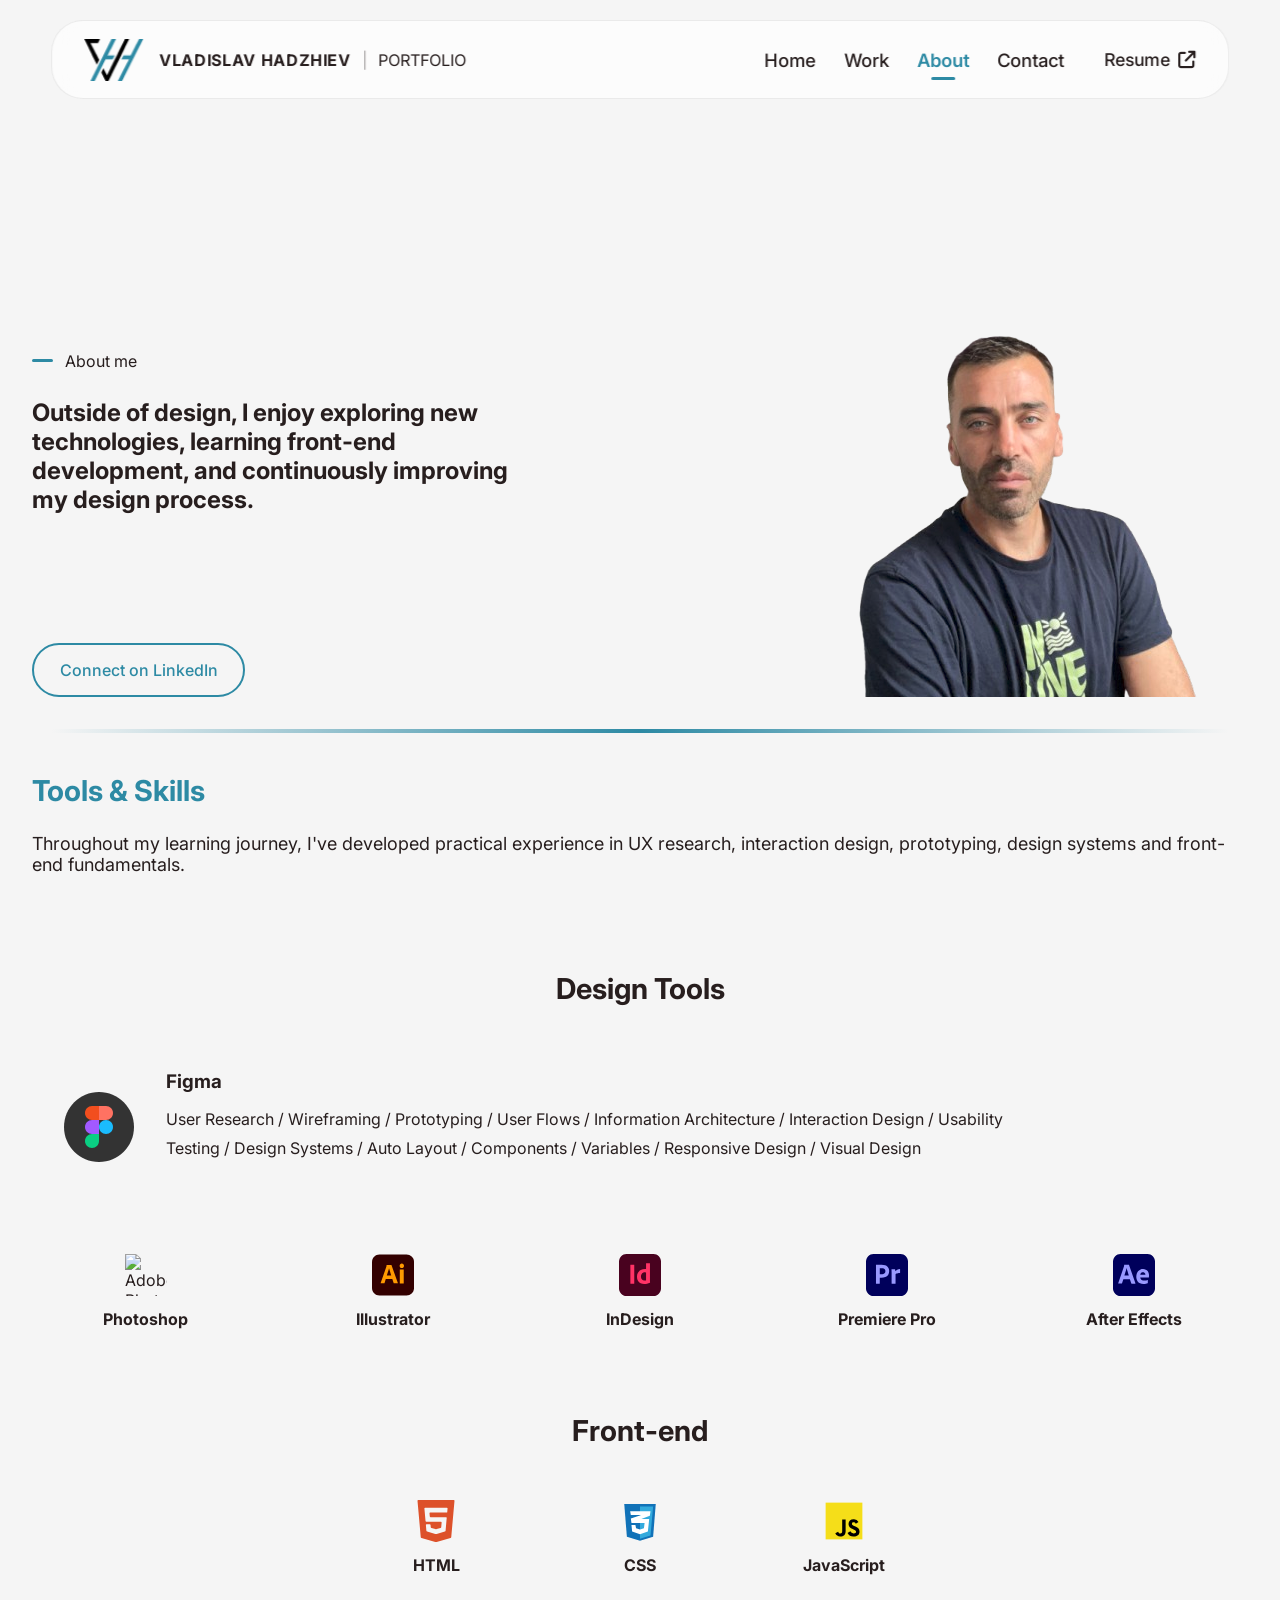
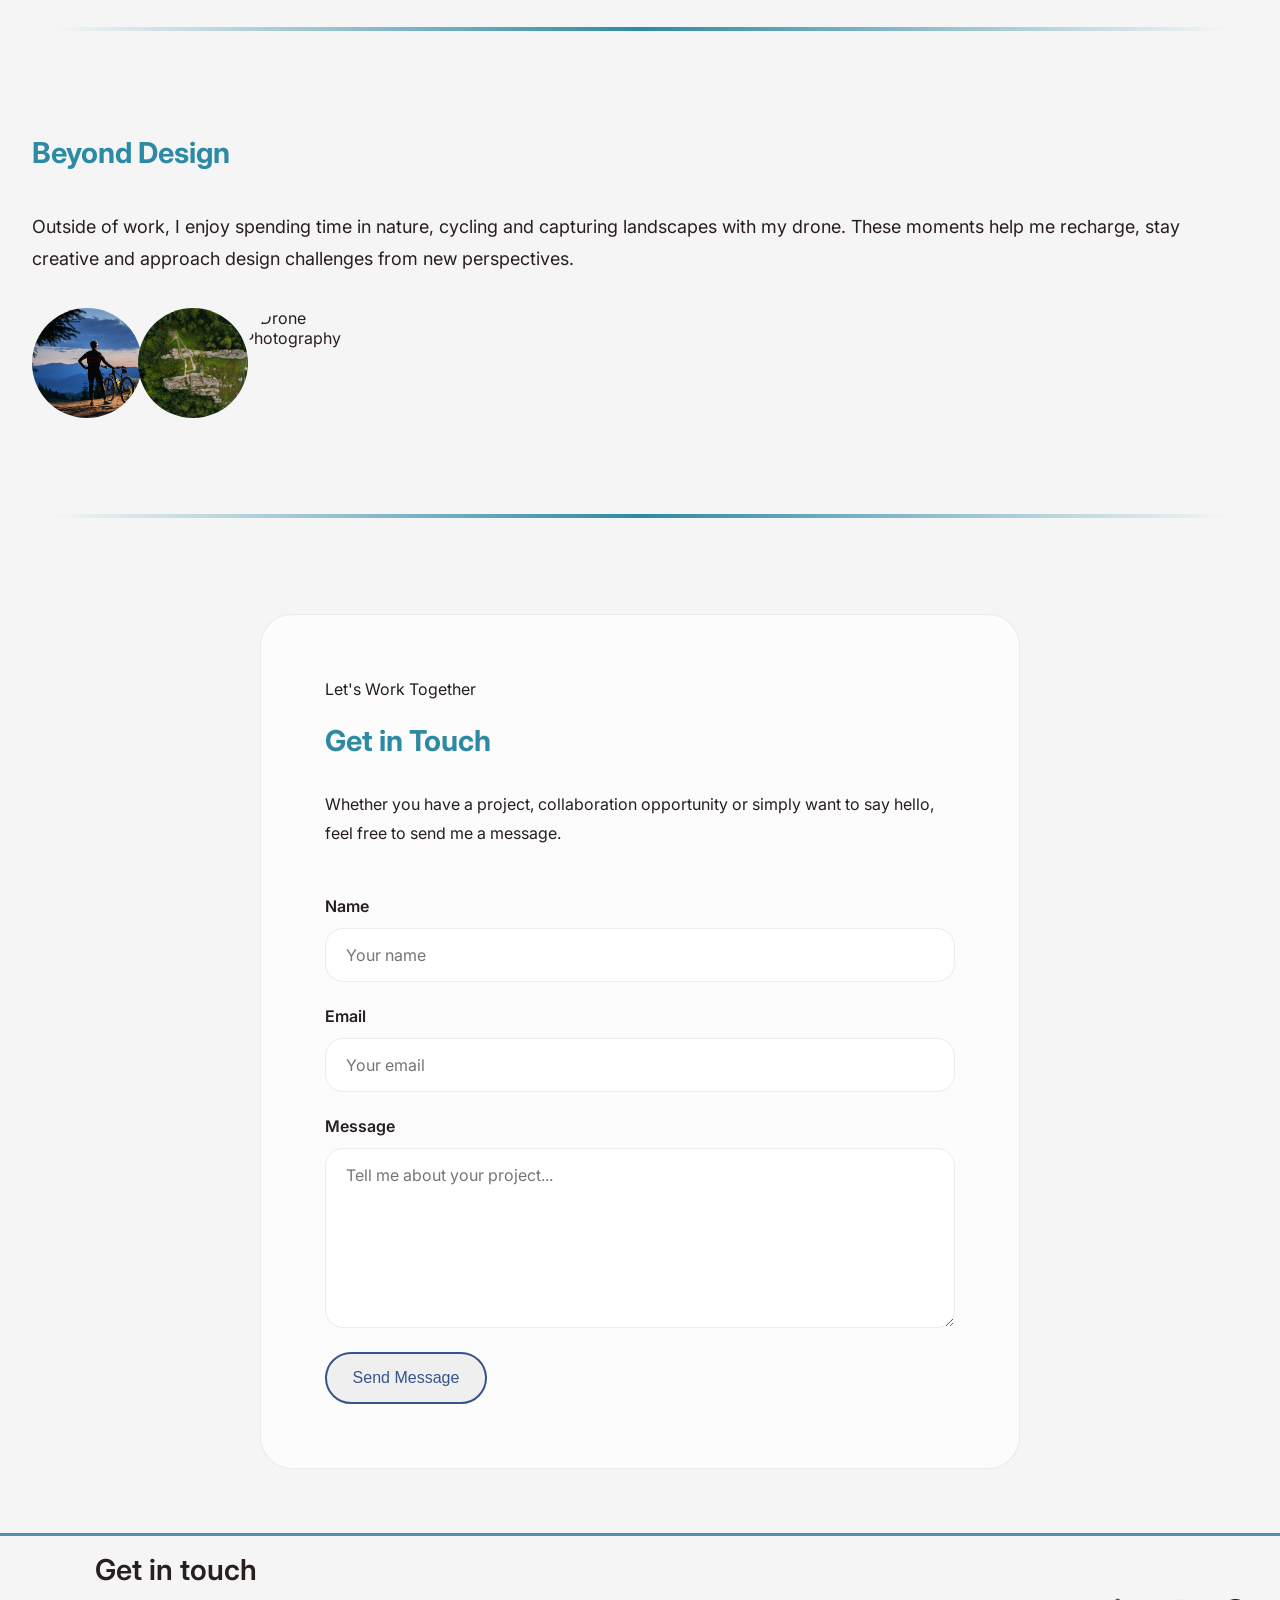
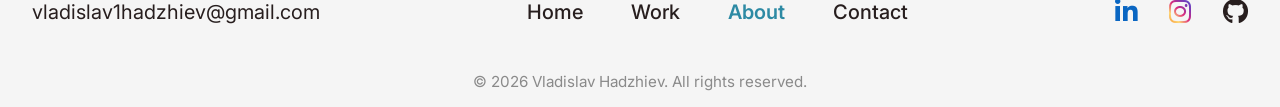
==== about.html @ f241bbe8 "link work update" ====
<!DOCTYPE html>
<html lang="en">
<head>
    <meta charset="UTF-8">
    <meta name="viewport" content="width=device-width, initial-scale=1.0">
    
    <title>About | Vladislav Hadzhiev</title>
    <link rel="icon" type="image/png" href="./logo.png">
    <link rel="stylesheet" href="style.css">
    <link rel="stylesheet" href="about.css">
    <link rel="stylesheet" href="responsive.css">
    
    <!-- Font Awesome -->
    <link rel="stylesheet" href="https://cdnjs.cloudflare.com/ajax/libs/font-awesome/6.7.2/css/all.min.css">
    
    <!-- Lucide Icons -->
    <script src="https://unpkg.com/lucide@latest"></script>
</head>
<body>
    <header>
    
        <div class="logo">
    
            <img src="./logo.png" alt="Logo">
    
            <div class="logo-text">
    
                <h2>VLADISLAV HADZHIEV</h2>
    
                <span class="divider">|</span>
    
                <span>PORTFOLIO</span>
    
            </div>
    
        </div>
    
        <nav>
    
            <ul class="menu">
    
                <li><a href="index.html">Home</a></li>
    
                <li><a href="work.html">Work</a></li>
    
                <li><a href="about.html" class="active">About</a></li>
    
                <li><a href="#contact">Contact</a></li>
    
            </ul>
    
            <a href="./resume.pdf" class="resume-btn">
    
                Resume
    
                <i class="fa-solid fa-arrow-up-right-from-square"></i>
    
            </a>
    
        </nav>
    
    </header>

    <!-- ================= ABOUT HERO ================= -->
    
    <section class="about-hero">
    
        <div class="container">
    
            <div class="about-content">
    
                <div class="hero-label">
                
                    <span class="line"></span>
                
                    <p>About me</p>
                
                </div>
    
                <h1>
                    Outside of design, I enjoy exploring new technologies,
                    learning front-end development, and continuously improving my
                    design process.                
                </h1>
    
    
                <a href="https://linkedin.com/" target="_blank" rel="noopener noreferrer" class="btn btn-secondary">
    
                    Connect on LinkedIn
    
                </a>
    
            </div>
    
            <div class="about-image">
    
                <img src="./profil_pic.png" alt="">
    
            </div>
    
        </div>
    
    </section>

    <!-- ================= TOOLS ================= -->
    <div class="section-divider"></div>

    <section class="skills-section">
    
        <div class="container">
    
            <h2>Tools & Skills</h2>
    
            <p class="skills-description">
    
                Throughout my learning journey, I've developed practical experience in UX research,
                interaction design, prototyping, design systems and front-end fundamentals.
    
            </p>
    
            <!-- ================= DESIGN TOOLS ================= -->
    
            <h3 class="skills-title">Design Tools</h3>
                <div class="figma-card">
                
                    <img src="./icons/Figma.svg" alt="Figma">
                
                    <div class="figma-content">
                
                        <h3>Figma</h3>
                
                        <p>
                            User Research / Wireframing / Prototyping /
                            User Flows / Information Architecture /
                            Interaction Design / Usability Testing /
                            Design Systems / Auto Layout /
                            Components / Variables /
                            Responsive Design / Visual Design
                        </p>
                
                    </div>
                
                </div>
            <div class="skills-grid">
    
                
    
                <div class="skill-card">
    
                    <img src="./icons/photoshop.svg" alt="Adobe Photoshop">
    
                    <h4>Photoshop</h4>
    
                </div>
    
                <div class="skill-card">
    
                    <img src="./icons/illustrator.svg" alt="Adobe Illustrator">
    
                    <h4>Illustrator</h4>
    
                </div>
    
                <div class="skill-card">
    
                    <img src="./icons/InDesign.svg" alt="Adobe InDesign">
    
                    <h4>InDesign</h4>
    
                </div>
    
                <div class="skill-card">
    
                    <img src="./icons/Premiere Pro.svg" alt="Adobe Premiere Pro">
    
                    <h4>Premiere Pro</h4>
    
                </div>
    
                <div class="skill-card">
    
                    <img src="./icons/After Effects.svg" alt="Adobe After Effects">
    
                    <h4>After Effects</h4>
    
                </div>
    
            </div>
    
            <!-- ================= FRONT-END ================= -->
    
            <h3 class="skills-title">Front-end</h3>
    
            <div class="frontend-grid">
    
                <div class="skill-card">
    
                    <img src="./icons/html5-svgrepo-com.svg" alt="">
    
                    <h4>HTML</h4>
    
                </div>
    
                <div class="skill-card">
    
                    <img src="./icons/css-3-svgrepo-com.svg" alt="">
    
                    <h4>CSS</h4>
    
                </div>
    
                <div class="skill-card">
    
                    <img src="./icons/js-official-svgrepo-com.svg" alt="">
    
                    <h4>JavaScript</h4>
    
                </div>
    
            </div>
    
        </div>
    
    </section>

    <div class="section-divider"></div>

    <!-- ================= PERSONAL ================= -->
    
    <section class="personal-section">
    
        <div class="container">
    
            <h2>Beyond Design</h2>
    
            <p>
    
                Outside of work, I enjoy spending time in nature, cycling and capturing
                landscapes with my drone. These moments help me recharge, stay creative
                and approach design challenges from new perspectives.
    
            </p>
    
            <div class="gallery">
    
                <img src="./young-man-with-bike-enjoying-sunset-mountains.jpg" alt="Cycling">
    
                <img src="./tustan-rocks-from.jpg" alt="Nature">
    
                <img src="./vertical-top-view-path-through-dense-forest-autumn-day.jpg" alt="Drone Photography">
    
            </div>
    
        </div>
    
    </section>



    <!-- ================= CONTACT ================= -->
    
    <div class="section-divider"></div>

    <section class="contact-section">
    
        <div class="container">
    
            <span class="section-label">
    
                Let's Work Together
    
            </span>
    
            <h2>Get in Touch</h2>
    
            <p class="contact-description">
    
                Whether you have a project, collaboration opportunity or simply want
                to say hello, feel free to send me a message.
    
            </p>
    
            <form id="contact-form">
    
                <div class="form-group">
    
                    <label for="name">
    
                        Name
    
                    </label>
    
                    <input type="text" id="name" name="user_name" placeholder="Your name" required>
    
                </div>
    
                <div class="form-group">
    
                    <label for="email">
    
                        Email
    
                    </label>
    
                    <input type="email" id="email" name="user_email" placeholder="Your email" required>
    
                </div>
    
                <div class="form-group">
    
                    <label for="message">
    
                        Message
    
                    </label>
    
                    <textarea id="message" name="message" rows="6" placeholder="Tell me about your project..."
                        required></textarea>
    
                </div>
    
                <button type="submit" class="btn btn-primary">
    
                    Send Message
    
                </button>
    
            </form>
    
        </div>
    
    </section>
    <footer>
    
        <div class="footer-container">
    
            <!-- LEFT -->
    
            <div class="footer-left">
    
                <h3>Get in touch</h3>
    
                <a href="mailto:vladislav1hadzhiev@gmail.com">
    
                    vladislav1hadzhiev@gmail.com
    
                </a>
    
            </div>
    
            <!-- CENTER -->
    
            <nav class="footer-nav">
    
                <a href="#index.html">Home</a>
    
                <a href="#work.html">Work</a>
    
                <a href="#contact" class="active" >About</a>
    
                <a href="#">Contact</a>
    
            </nav>
    
            <!-- RIGHT -->
    
            <div class="social-buttons">
    
                <a href="www.linkedin.com/in/vladislav-hadzhiev-7416011aa" target="_blank" rel="noopener noreferrer"
                    class="social-button social-button--linkedin" aria-label="LinkedIn">
                    <i class="fab fa-linkedin-in"></i>
                </a>
    
                <a href="https://www.instagram.com/hadvladislav/" target="_blank" rel="noopener noreferrer"
                    class="social-button social-button--instagram" target="Instagram">
    
                    <i class="fab fa-instagram"></i>
    
                </a>
                <a href="https://github.com/vladislav1hadzhiev" target="_blank" rel="noopener noreferrer"
                    aria-label="GitHub">
                    <i class="fa-brands fa-github"></i>
    
                </a>
            </div>
        </div>
        <p class="copyright">
    
            © 2026 Vladislav Hadzhiev. All rights reserved.
    
        </p>
    </footer>
</body>
</html>
---- style.css ----
/* ==========================================
   GOOGLE FONT
========================================== */

@import url("https://fonts.googleapis.com/css2?family=Inter:wght@400;500;600;700&display=swap");

/* ==========================================
   CSS VARIABLES
========================================== */

:root {
  --clr-bg: #f5f5f5;
  --clr-text: #271e1e;
  --clr-primary: #2d8aa4;
  --clr-secondary: #36548b;
  --clr-border: rgba(34, 34, 34, 0.08);
  --clr-border-hover: rgba(34, 34, 34, 0.14);
  --clr-white: #ffffff;
  --clr-yellow: #f4c542;
  --container: 90rem;
  --transition: 0.3s cubic-bezier(0.22, 1, 0.36, 1);
}

/* ==========================================
   RESET
========================================== */

*,
*::before,
*::after {
  margin: 0;
  padding: 0;
  box-sizing: border-box;
}

html {
  scroll-behavior: smooth;
}

body {
  font-family: "Inter", sans-serif;
  background: var(--clr-bg);
  color: var(--clr-text);
  overflow-x: hidden;
}

img {
  display: block;
  max-width: 100%;
}

a {
  text-decoration: none;
  color: inherit;
}

ul {
  list-style: none;
}

/* ==========================================
   GLOBAL
========================================== */

.container {
  width: min(95%, var(--container));

  margin-inline: auto;
}
/* ==========================================
   HEADER
========================================== */

header {
  position: fixed;
  top: 20px;
  left: 50%;
  transform: translateX(-50%);
  width: min(92%, 1440px);
  padding: 1.1rem 2rem;
  display: flex;
  justify-content: space-between;
  align-items: center;
  background: rgba(255, 255, 255, 0.65);
  backdrop-filter: blur(12px);
  border: 1px solid var(--clr-border);
  border-radius: 2rem;
  z-index: 1000;
  box-sizing: border-box;
  transition: transform 0.35s ease, background 0.3s ease;
}

/* Скриване при scroll */
.header-hidden {
  transform: translate(-50%, -150%);
}
body {

  padding-top: 120px;

}
header:hover {
  border-color: var(--clr-border-hover);

  box-shadow: 0 0 0 2px var(--clr-border-hover);
}
/* ==========================================
   LOGO
========================================== */

.logo {
  display: flex;
  align-items: center;
  gap: 1rem;
}

.logo img {
  width: 3.7rem;
}

.logo-text {
  display: flex;
  align-items: center;
  gap: 0.7rem;
}

.logo-text h2 {
  font-size: 1rem;
  font-weight: 700;
  letter-spacing: 0.04em;
}

.divider {
  opacity: 0.4;
}
/* ==========================================
   NAVIGATION
========================================== */

nav {
  display: flex;
  align-items: center;
  gap: 3.5rem;
}

.menu {
  display: flex;

  gap: 2.5rem;
}

.menu a {
  position: relative;
  font-size: 1.15rem;
  font-weight: 500;
  transition: var(--transition);
}

.menu a::after {
  content: "";
  position: absolute;
  left: 50%;
  bottom: -0.45rem;
  width: 0;
  height: 2px;
  background: var(--clr-primary);
  border-radius: 100px;
  transform: translateX(-50%);
  transition: var(--transition);
}

.menu a:hover {
  color: var(--clr-primary);
}

.menu a:hover::after {
  width: 100%;
}
/* ==========================================
   RESUME
========================================== */

.resume-btn {
  display: flex;
  align-items: center;
  gap: 0.5rem;
  font-size: 1.1rem;
  font-weight: 500;
  transition: var(--transition);
}

.resume-btn:hover {
  color: var(--clr-primary);
}

.resume-btn i {
  transition: var(--transition);
}
/* ==========================================
   HERO
========================================== */

.hero {
  padding: 5rem 0 8rem;
}

.hero .container {
  display: grid;
  grid-template-columns: repeat(2, 1fr);
  align-items: center;
  gap: 6rem;
}
.hero-label {
  display: flex;
  align-items: center;
  gap: 0.75rem;
  margin-bottom: 1.8rem;
}

.line {
  width: 1.3rem;
  height: 3px;
  background: var(--clr-primary);
  border-radius: 100px;
}

.hero-title {
  margin-bottom: .8rem;

  line-height: 1.12;
}

.hero-title span {
  display: block;
}

.hero-title .accent {
  color: var(--clr-primary);
}

.hero-title span,
.hero-title strong {
  font-size: 3rem;
}

.hero-description {
  max-width: 25rem;
  font-size: 1.5rem;
  line-height: 1.5;
  margin-bottom: 3rem;
}
.hero-buttons {
  display: flex;
  flex-direction: row;
  gap: 8rem;
}

.btn {
  display: inline-flex;
  align-items: center;
  justify-content: center;
  gap: 0.8rem;
  padding: 0.9rem 1.5rem;
  border-radius: 100px;
  font-weight: 500;
  transition: var(--transition);
}
/* ==========================================
   HERO IMAGE
========================================== */

.hero-image {
  position: relative;
  display: flex;
  justify-content: center;
  align-items: center;
  margin-bottom: 8rem;
  width: 600px;
    object-fit: contain;
}

/* Background Panel */

.hero-image::before {
background: #fff;
}
.hero-image::after {

  content: "";

  position: absolute;

  width: 220px;
  height: 220px;

  background: #5EA5D7;

  filter: blur(90px);

  opacity: .35;

  border-radius: 50%;

  top: -40px;
  right: -20px;

  z-index: -2;
}

/* Portrait */

.hero-image img {
  width: 27rem;

  transition: var(--transition);
}

/* Vertical Name */

.background-name {
  position: absolute;
  left: 13.5rem;
  top: 50%;
  transform: translateY(-50%) rotate(-90deg);
  font-size: 6rem;
  font-weight: 700;
  color: rgba(39, 30, 30, 0.08);
  letter-spacing: 0.2rem;
  user-select: none;
}
/* ==========================================
   BUTTONS
========================================== */

.btn {
  display: inline-flex;
  align-items: center;
  gap: 0.8rem;
  padding: 0.95rem 1.6rem;
  border-radius: 999px;
  font-size: 1rem;
  font-weight: 500;
  transition: var(--transition);
}

/* Case Studies */

.btn-secondary {
  color: var(--clr-primary);

  border: 2px solid var(--clr-primary);
}

.btn-secondary:hover {
  background: var(--clr-primary);

  color: white;
}

/* Let's Talk */

.btn-primary {
  color: var(--clr-secondary);
  border: 2px solid var(--clr-secondary);
}

.btn-primary:hover {
  background: var(--clr-secondary);
  color: white;
  transform: scaleX(1.04);
}

/* Phone */

.btn-primary i {
  transition: var(--transition);
}

.btn-primary:hover i {
  color: var(--clr-white);

  transform: rotate(-16deg);
}
/* ==========================================
   WHAT I FOCUS ON
========================================== */

.focus {
  padding: 8rem 0;
}

.focus .container {
  display: flex;
  flex-direction: column;
  align-items: center;
}
.section-title {
  display: flex;
  justify-content: center;
  align-items: center;
  gap: 1rem;
  margin-bottom: 5rem;
}

.section-title h2 {
  font-size: 2rem;

  font-weight: 500;
}
.focus-grid {
  width: 100%;
  display: grid;
  grid-template-columns: repeat(3, 1fr);
  gap: 4rem;
}
.focus-card {
  display: flex;
  flex-direction: column;
  align-items: center;
  text-align: center;
  padding: 1rem;
  transition: var(--transition);
}

.focus-card:hover {
  transform: translateY(-0.6rem);
}
.focus-card svg {
  width: 4.8rem;
  height: 4.8rem;
  stroke-width: 1.7;
  margin-bottom: 2rem;
  color: var(--clr-text);
  transition: var(--transition);
}

.focus-card:hover svg {
  color: var(--clr-primary);
  transform: scale(1.08);
}
.focus-card h3 {
  font-size: 1.5rem;
  font-weight: 600;
  margin-bottom: 1rem;
}

.focus-card p {
  max-width: 15rem;
  font-size: 1.15rem;
  line-height: 1.6;
  color: #5a5555;
}
/* ==========================================
   PROJECTS
========================================== */

.projects {
  padding: 8rem 0;
}

.projects-title {
  margin-top: 1rem;
  margin-bottom: 4rem;
  text-align: center;
  font-size: 3rem;
  font-weight: 600;
}

.projects-title span {
  color: var(--clr-primary);
}
/* ==========================================
   PROJECT CARD
========================================== */

.project-card {
  background: #fff;
  border: 1px solid rgba(0, 0, 0, 0.08);
  border-radius: 2rem;
  padding: 3rem;
  transition: var(--transition);
}

.project-card:hover {
  border-color: rgba(0, 0, 0, 0.14);
  box-shadow: 0 20px 50px rgba(0, 0, 0, 0.06);
}
/* ==========================
   PROJECT SLIDER
========================== */

.project-slider {
  position: relative;
  display: flex;
  align-items: center;
  justify-content: center;
  width: 100%;
}

.project-slide {
  width: 100%;
}

.project-slide img {
  width: 100%;
  display: block;
  border-radius: 16px;
}

.slider-btn {
  position: absolute;
  top: 50%;
  transform: translateY(-50%);
  width: 54px;
  height: 54px;
  border-radius: 50%;
  border: 1px solid rgba(39, 30, 30, 0.18);
  background: #fff;
  display: flex;
  justify-content: center;
  align-items: center;
  cursor: pointer;
  transition: 0.3s;
  z-index: 20;
}

.slider-btn i {
  font-size: 1.25rem;
}

.slider-btn:hover {
  background: #2d8aa4;

  color: white;
}

.slider-btn.prev {
  left: -80px;
}

.slider-btn.next {
  right: -80px;
}

.carousel-track {
  width: 100%;
  display: flex;
  justify-content: center;
}

.carousel-image:hover {
  transform: scale(1.01);
  box-shadow: 0 15px 35px rgba(0, 0, 0, 0.08);
}

.carousel-btn:hover {
  background: var(--clr-primary);
  color: white;
  transform: translateY(-2px);
}
.carousel-btn i {
  font-size: 1rem;
}
.dot {
  width: 0.7rem;
  height: 0.7rem;
  border-radius: 50%;
  background: #d9d9d9;
  cursor: pointer;
  transition: var(--transition);
}
.dot.active {
  background: var(--clr-primary);
  transform: scale(1.3);
}
/* ==========================
   REDESIGN DIVIDER
========================== */

.redesign-divider {
  display: flex;
  align-items: center;
  justify-content: center;

  gap: 1.5rem;

  margin: 5rem 0;
}

.redesign-divider::before,
.redesign-divider::after {
  content: "";
  flex: 1;
  height: 1px;
  background: rgba(39, 30, 30, 0.15);
}

.redesign-divider span {
  padding: 0.8rem 1.8rem;
  border: 2px solid rgba(210, 133, 45, 0.35);
  border-radius: 999px;
  background: rgba(210, 133, 45, 0.08);
  color: #b26a20;
  font-size: 1rem;
  font-weight: 600;
  letter-spacing: 0.04em;
}
.section-divider {
  width: min(92%, 1440px);
  height: 4px;
  margin: 2rem auto;

  background: linear-gradient(to right, transparent, #2d8aa4, transparent);
}
.carousel-btn:hover {
  background: #2d8aa4;
  color: white;
}
.carousel-track {
  position: relative;
  width: 100%;
  display: flex;
  justify-content: center;
  align-items: center;
}
/* ==========================
   SLIDER DOTS
========================== */

.slider-dots {
  display: flex;
  justify-content: center;
  align-items: center;
  gap: 0.75rem;
  margin-top: 2rem;
}
.dot {
  width: 12px;
  height: 12px;
  border-radius: 50%;
  background: #d8d8d8;
  cursor: pointer;
  transition: 0.3s ease;
}
.dot.active {
  background: #2d8aa4;
  transform: scale(1.3);
}
.dot:hover {
  background: #2d8aa4;
}

/* ==========================
   PROJECT INTRO
========================== */

.project-intro {
  max-width: 950px;
  margin: 0 auto 4rem;
  text-align: center;
}
.project-logo {
  display: flex;
  justify-content: center;
  align-items: center;
  gap: 1rem;

  margin-bottom: 2rem;
}

.project-logo h3 {
  font-size: 3rem;
  font-weight: 600;
}

.project-logo img,
.project-logo i {
  width: 42px;
  font-size: 2rem;
}
.project-subtitle {
  color: #000;
  font-family: Inter;
  font-size: 1.4rem;
  line-height: 1.6;
  max-width: none;
  margin: 0 auto 1rem;
  text-align: center;
}
.project-problem {
  color: #000;
  font-family: Inter;
  font-size: 1.125rem;
  font-style: normal;
  font-weight: 500;
  line-height: 126.027%;
  /* 1.41781rem */
  margin-bottom: 1.2rem;
}
.project-goal {
  color: #000;
  font-family: Inter;
  font-size: 1.8125rem;
  font-style: normal;
  font-weight: 500;
  line-height: 126.027%;
  /* 2.28425rem */
  margin-bottom: 1.2rem;
}
.project-method {
  color: #000;
  font-family: Inter;
  font-size: 1.125rem;
  font-style: normal;
  font-weight: 500;
  line-height: 126.027%;
  /* 1.41781rem */
}
.project-method span {
  color: #b26a20;
  font-weight: 800;
}
/* ==========================
   PROJECT FOOTER
========================== */

.project-footer {
  max-width: 1100px;
  margin: 5rem auto 0;
}

.project-footer h4 {
  color: #d97706;
  font-size: 0.8rem;
  font-weight: 700;
  margin-bottom: 1.5rem;
}

.project-footer p {
  font-size: 1rem;
  line-height: 1.2;
  text-align: left;
  margin-bottom: 2rem;
}

.project-footer strong {
  font-weight: 700;
}
.project-footer {

  display: flex;
  flex-direction: column;
  align-items: center;

}

.btn-project {
   display: inline-flex;
    height: 2.5rem;
    padding: 0.5rem 0.75rem;
    align-items: center;
    gap: 0.6rem;
}
.btn-project:hover{
  color: #2D8AA4;
}
.research-note {
  display: block;
  text-align: center;
  font-size: 0.8rem;
  color: #4a4848;
  margin-top: 1rem;
}
.project-footer-btn {
  display: flex;
  justify-content: center;
  margin-top: 2rem;
}
/* ==========================
   FOOTER
========================== */

footer {

  margin-top: 0;
  padding: 1rem 0;
  border-top: 3px solid #4F90B1;
}
.footer-container {
  width: 95%;
  max-width: 1400px;
  margin: 0 auto;
  display: flex;
  justify-content: space-between;
  align-items: end;

}
.footer-left {

  display: flex;
  align-items: center;
  flex-direction: row;
  gap: .8rem;

}

.footer-left h3 {
  font-size: 1.8rem;
  font-weight: 600;
}

.footer-left a {
  font-size: 1.25rem;
  transition: .3s ease;

}

.footer-left a:hover {
  color: #4F90B1;

}
.footer-nav {
  display: flex;
  gap: 3rem;

}

.footer-nav a {
  font-size: 1.25rem;
  font-weight: 500;
  transition: .3s ease;

}

.footer-nav a:hover {
  color: #4F90B1;

}
.footer-social {

  display: flex;
  gap: 2rem;

}
.social-buttons {
  display: flex;
  flex-wrap: wrap;
  justify-content: center;
  gap: 2rem;
  /* border-radius: 50px; */
}
.social-buttons a {
      display: inline-flex;
      justify-content: center;
      align-items: center;
      text-decoration: none;
      transition: transform .3s ease;
}
.social-button{
  font-size: 1.6rem
}
.fa-linkedin-in{
      color: #0A66C2;
}
.fa-github{
  font-size: 1.6rem;
}
.fa-instagram{
  background: linear-gradient(45deg,
        #F58529,
        #FEDA77,
        #DD2A7B,
        #8134AF,
        #515BD4);
  
    background-clip: text;
    -webkit-background-clip: text;
  
    color: transparent;
    -webkit-text-fill-color: transparent;
}
.social-button a:hover{
  transform: translateY(-5px) scale(1.08);
}
.copyright {
  text-align: center;
  margin-top: 3rem;
  color: #8A8A8A;
  font-size: .95rem;

}
html{
  scroll-behavior: smooth;
}
#work {
  scroll-margin-top: 90px;
}
---- about.css ----
@import url("https://fonts.googleapis.com/css2?family=Inter:wght@400;500;600;700&display=swap");

/* ==========================================
   RESET
========================================== */

*,
*::before,
*::after {
    margin: 0;
    padding: 0;
    box-sizing: border-box;
}

html {
    scroll-behavior: smooth;
}

body {
    font-family: "Inter", sans-serif;
    background: var(--clr-bg);
    color: var(--clr-text);
    overflow-x: hidden;
}
/* ==========================================
   TOOLS & SKILLS
========================================== */

.about-hero .container {
    display: flex;
    justify-content: space-between;
    gap: 10rem;
    align-items: flex-end;
}

.about-content {
    display: flex;
    flex-direction: column;
    align-items: flex-start;
    max-width: 500px;
}
.about-content h1 {
    max-width: 650px;
    line-height: 1.2;
}
body>section.skills-section>div>h2{
    font-size: 1.8rem;
    color: #2D8AA4;
    line-height: 1.8;
    padding-bottom: 1rem;
}
.skills-description{
    padding-bottom: 2rem;
    font-size: 18px;
}
.about-content .btn {
    margin-top: 8rem;
}

.about-image {
    display: flex;
    justify-content: flex-start;
}
.skill-card {
    padding: 1.25rem;
    display: flex;
    flex-direction: column;
    align-items: center;
    justify-content: center;
    text-align: center;
}
.skill-card img {
    width: 42px;
    height: 42px;
}
.skill-card h4 {
    margin-top: .8rem;
    font-size: 1rem;
}
.skills-grid {
    display: grid;
    grid-template-columns: repeat(5, 1fr);
    gap: 1.25rem;
    justify-content: center;
}
.skills-title {
    text-align: center;
    font-size: 1.8rem;
    margin: 4rem 0 2rem;
}
.frontend-grid {
    display: grid;
    grid-template-columns: repeat(3, 180px);
    justify-content: center;
    gap: 1.5rem;

}
.frontend-grid i {

    font-size: 3rem;

    margin-bottom: 1rem;

}
.figma-card {
    display: flex;
    align-items:end;
    /* Центрира вертикално */
    gap: 2rem;
    padding: 2rem;
    margin-bottom: 2.5rem;

}
.figma-content {
    flex: 1;
}

.figma-content h3 {
    margin-bottom: .75rem;
}

.figma-content p {
    line-height: 1.8;
    max-width: 850px;
    color: var(--clr-text-light);
}
.figma-card img {
    width: 70px;
    height: 70px;
    flex-shrink: 0;
}
.personal-section {
    padding: 4rem 0;
}

.personal-section p {
    max-width: 1400px;
    line-height: 1.8;
    margin: 2rem 0 2rem;
    font-size: 18px;
}
.gallery {
    display: flex;
    gap: 1rem;
}
.gallery img {
    width: 110px;
    height: 110px;
    margin-left: -20px;
    border-radius: 50%;
    object-fit: cover;
    transition: var(--transition);
    cursor: pointer;
}
.gallery img:first-child {
    margin-left: 0;
}
.gallery img:hover {
    transform: translateY(-8px);
    z-index: 2;
}
.container h2{
    font-size: 1.8rem;
    color: #2D8AA4;
    line-height: 1.8;
}
/* ==========================================
   CONTACT
========================================== */
.section-divider{
    width: min(92%);
        height: 4px;
        margin: 2rem auto;
        background: linear-gradient(to right, transparent, #2d8aa4, transparent);
    
}
.contact-section {
    padding: 4rem 0;
}

.contact-section .container {
    max-width: 760px;
    margin: 0 auto;

    padding: 4rem;
    
        border-radius: 32px;
    
        border: 1px solid var(--clr-border);
    
        background: rgba(255, 255, 255, .65);
    
        backdrop-filter: blur(14px);
}

.contact-section .section-label {
    display: inline-block;
    margin-bottom: 1rem;
}

.contact-section h2 {
    margin-bottom: 1.5rem;
}

.contact-description {
    margin-bottom: 3rem;
    line-height: 1.8;
    color: var(--clr-text-light);
}
#contact-form {
    display: flex;
    flex-direction: column;
    gap: 1.5rem;
}
.form-group {
    display: flex;
    flex-direction: column;
    gap: .75rem;
}
.form-group label {
    font-weight: 600;
}
.form-group input,
.form-group textarea {

    width: 100%;

    padding: 1rem 1.25rem;

    font: inherit;

    border: 1px solid var(--clr-border);

    border-radius: 18px;

    background: rgba(255, 255, 255, .65);

    backdrop-filter: blur(12px);

    transition: var(--transition);

}
.form-group input:focus,
.form-group textarea:focus {

    outline: none;

    border-color: var(--clr-primary);

}
textarea {
    resize: vertical;
    min-height: 180px;
}
#contact-form .btn {
    align-self: flex-start;
}
.btn-success {
    background: #2D8AA4;
    color: white;
    border-color: #2D8AA4;
}
.menu a.active {
    color: #2d8aa4;
    font-weight: 600;
    position: relative;
}

.menu a.active::after {
    content: "";
    position: absolute;
    top: 28px;
    left: 50%;
    transform: translateX(-50%);
    width: 24px;
    height: 3px;
    background: #2d8aa4;
    border-radius: 999px;
}

.footer-nav a.active {
    color: #2d8aa4;
    font-weight: 600;
    position: relative;
}
---- responsive.css ----
/* =====================================
   LAPTOP (1200px)
===================================== */

@media (max-width: 1200px) {}
  /* Header */

  /* header {
    padding: 16px 24px;
  } */

  nav {
    gap: 40px;
  }

  .menu {
    gap: 28px;
  }

  /* Hero */

  .container {
    gap: 70px;
  }

  .hero-title span:first-child {
    font-size: 2rem;
  }

  .hero-title strong {
    font-size: 3rem;
  }

  .hero-title span:last-child {
    font-size: 2rem;
  }

  .hero-description {
    font-size: 1.4rem;

    max-width: 500px;
  }

  .hero-buttons {
    gap: 9rem;
  }

  .hero-image img {
    width: 370px;
  }

  .hero-image::before {
    width: 358px;

    height: 670px;

    right: -1px;
  }

  .background-name {
    font-size: 90px;
  }

  /* Focus */

  .focus-grid {
    gap: 2rem;
  }

  .focus-card h3 {
    font-size: 1.6rem;
  }

  .focus-card p {
    font-size: 1.1rem;
  }

  /* Project */

  .project-intro {
    max-width: 900px;
  }

  .project-goal {
    font-size: 2.5rem;
  }

  .project-problem,
  .project-method {
    font-size: 1.2rem;
  }

  /* Footer */

  .footer-container {
    gap: 2rem;
  }
  .footer-left {
    display: flex;
    flex-direction: column;
  }
  .btn-secondary,
  .btn-primary {
    gap: 0.2rem;
  }
  /* =====================================
       TABLET (768px)
    ===================================== */

  @media (max-width: 768px) {
    /* ==========================
           HEADER
        ========================== */

    header {
      flex-direction: column;
      gap: 0.5rem;
      padding: 1.2rem;
    }

    nav {
      flex-direction: column;
      gap: 1.5rem;
    }

    .menu {
      gap: 1.5rem;
      flex-wrap: wrap;
      justify-content: center;
    }

    /* ==========================
           HERO
        ========================== */

        .hero .container {
      display: flex;
      flex-direction: column;
      gap: 4rem;
    }

    .hero-content {
      text-align: center;
    }

    .hero-label {
      justify-content: center;
    }

    .hero-description {
      margin: 0 auto 3rem;
    }

    .hero-buttons {
      justify-content: center;
      flex-wrap: wrap;
      gap: 4rem;
    }

    .hero-image {
      order: -1;
    }

    .hero-image img {
      width: 320px;
    }

    .hero-image::before {
      width: 320px;
      height: 550px;
      right: 50%;
      transform: translateX(50%);
    }

    .background-name {
      display: none;
    }

    /* ==========================
           FOCUS
        ========================== */

    .focus-grid {
      grid-template-columns: 1fr;
      gap: 4rem;
    }

    /* ==========================
           PROJECT
        ========================== */

    .project-logo {
      flex-direction: column;
    }

    .project-logo h3 {
      font-size: 2.3rem;
    }

    .project-goal {
      font-size: 2rem;
    }

    .project-subtitle,
    .project-problem,
    .project-method {
      font-size: 1.1rem;
    }

    /* ==========================
           CAROUSEL
        ========================== */

    .project-slide img {
      width: 100%;
    }

    .slider-btn {
      width: 42px;
      height: 42px;
    }
     .slider-btn.prev {
  
       left: -56px;
  
     }
         .slider-btn.next {
    
           right: -60px;
    
         }

    /* ==========================
           FOOTER
        ========================== */

    .footer-container {
      display: block;
      gap: 3rem;
      text-align: center;
    }

    .footer-nav {
      flex-wrap: wrap;
      justify-content: center;
      gap: 1.5rem;
    }
        .social-buttons{
          margin-top: 1rem;
        }
  }
/* =====================================
   MOBILE (480px)
===================================== */

@media (max-width: 480px) {

    /* ==========================
     HEADER
  ========================== */

    header {
        width: 95%;
        margin: 1rem auto;
        padding: 1rem;

        flex-direction: column;
        gap: 1rem;
    }

    .logo {
        flex-direction: column;
        gap: .8rem;
        text-align: center;
    }

    .logo-text {
        flex-direction: row;
        gap: .3rem;
    }

    .divider {
        display: none;
    }

    nav {
        flex-direction: column;
        gap: 1rem;
    }

    .menu {
        flex-direction: column;
        gap: 1rem;
    }

    /* ==========================
     HERO
  ========================== */

    .hero {
        margin: 4rem auto;
    }

    .hero .container {
        display: flex;
        flex-direction: column;
        gap: 2.5rem;
    }

    /* Първо снимката */

    .hero-image {
        order: 1;
        justify-content: center;
    }

    .hero-image img {
        width: 300px;
    }

    .hero-image::before {
        width: 300px;
        height: 480px;

        right: 50%;
        transform: translateX(50%);
    }

    .background-name {
        display: none;
    }

    /* После текстът */

    .hero-content {
        order: 2;

        width: 100%;

        display: flex;
        flex-direction: column;
        align-items: center;

        text-align: center;
    }

    .hero-label {
        justify-content: center;
    }

    .hero-title span:first-child {
        font-size: 1.7rem;
    }

    .hero-title strong {
        font-size: 2.3rem;
    }

    .hero-title span:last-child {
        font-size: 1.7rem;
    }

    .hero-description {
        max-width: 320px;

        margin: 0 auto 2rem;

        font-size: 1.1rem;
    }

    /* Накрая бутоните */

    .hero-buttons {
        width: 100%;

        display: flex;
        flex-direction: column;
        align-items: center;

        gap: 1rem;
    }

    .btn {
        width: 100%;
        max-width: 280px;
    }

    /* ==========================
     SECTION TITLES
  ========================== */

    .section-title h2 {
        font-size: 1.7rem;
    }

    /* ==========================
     FOCUS
  ========================== */

    .focus {
        padding: 5rem 0;
    }

    .focus-card i {
        font-size: 3.5rem;
    }

    .focus-card h3 {
        font-size: 1.5rem;
    }

    .focus-card p {
        font-size: 1rem;
    }

    /* ==========================
     PROJECT
  ========================== */

    .project-logo {
        flex-direction: column;
    }

    .project-logo h3 {
        font-size: 2rem;
    }

    .project-goal {
        font-size: 1.7rem;
    }

    .project-subtitle,
    .project-problem,
    .project-method {
        font-size: 1rem;
    }

    .project-slide img {
        width: 100%;
    }

   .slider-btn {

       width: 38px;
       height: 38px;

   }

   .slider-btn.prev {

       left: -56px;

   }

   .slider-btn.next {

       right: -60px;

   }

    /* ==========================
     FOOTER
  ========================== */

    .footer-container {
        flex-direction: column;
        gap: 2.5rem;
        align-items: center;
        text-align: center;
    }

    .footer-nav {
        flex-direction: column;
        gap: 1rem;
    }

    .footer-left a {
        word-break: break-word;
    }

    .footer-social {
        justify-content: center;
    }

}
/*============================
    DESKTOP-WORK
============================*/

/* ============================
   WORK - 992px
============================ */

@media (max-width: 992px) {

  .page-hero {
    padding: 5rem 0;
  }

  .page-hero h1 {
    font-size: 3rem;
  }

  .page-description {
    font-size: 1.1rem;
  }

  .project-preview {
    padding: 5rem 0;
  }

  .project-preview .container {
    grid-template-columns: 1fr 1fr;
    gap: 3rem;
    align-items: center;
  }

  .project-content h2 {
    font-size: 2rem;
    margin-bottom: 1rem;
  }

  .project-content p {
    font-size: 1rem;
    line-height: 1.7;
  }

  .project-tags {
    gap: .75rem;
    margin: 1.5rem 0;
  }

  .project-tags li {
    padding: .55rem 1rem;
    font-size: .9rem;
  }

  /* ============================
       Natural Eat
    ============================ */

  .natural-preview {
    width: 420px;
    height: 300px;
    margin: 0 auto;
  }

  .natural-laptop {
    width: 100%;
  }
  .natural-phone {
    width: 135px;
    right: -5px;
    bottom: -5px;
  }

  /* ============================
       Kinly
    ============================ */

  .kinly-preview img {
    width: 360px;
    margin: 0 auto;
  }

  /* ============================
       Vacation
    ============================ */

  .phone-left,
  .phone-right {
    width: 165px;
  }

  .section-divider {
    width: 90%;
  }
}
/* ============================
   WORK - 768px
============================ */

@media (max-width: 768px) {

  .page-hero {
    padding: 4rem 0;
    text-align: center;
  }

  .page-hero h1 {
    font-size: 2.5rem;
  }

  .page-description {
    font-size: 1rem;
    max-width: 600px;
    margin: 0 auto;
  }

  .project-preview {
    padding: 4rem 0;
  }

  .project-preview .container,
  .project-preview.reverse .container {
    grid-template-columns: 1fr;
    gap: 3rem;
  }

  /* Връщаме нормалния ред за всички */
  .project-preview .project-image,
  .project-preview .project-content,
  .project-preview.reverse .project-image,
  .project-preview.reverse .project-content {
    order: initial;
  }

  .project-content {
    text-align: center;
  }

  .project-content h2 {
    font-size: 1.8rem;
  }

  .project-tags {
    justify-content: center;
  }

  .project-content .btn,
  .project-content .btn-secondary {
    margin: 0 auto;
  }

  /* ============================
       Natural Eat
    ============================ */

  .natural-preview {
    width: 360px;
    height: 260px;
    margin: 0 auto;
  }

  .natural-phone {
    width: 120px;
    right: -5px;
    bottom: -5px;
  }

  /* ============================
       Kinly
    ============================ */

  .kinly-preview img {
    width: 320px;
    margin: 0 auto;
  }

  /* ============================
       Vacation
    ============================ */

  .vacation-preview {
    justify-content: center;
  }

  .phone-left,
  .phone-right {
    width: 150px;
  }

  .section-divider {
    width: 92%;
  }
}
/* ============================
   WORK - 480px
============================ */

@media (max-width: 480px) {

  .page-hero {
    padding: 6rem 0;
  }

  .page-hero h1 {
    font-size: 2rem;
  }

  .page-description {
    font-size: .95rem;
    line-height: 1.7;
  }

  .project-preview {
    padding: .8rem 0;
  }

  .project-preview .container,
  .project-preview.reverse .container {
    grid-template-columns: 1fr;
    gap: 2.5rem;
  }

  .project-content {
    text-align: center;
  }

  .project-content h2 {
    font-size: 1.6rem;
  }

  .project-content p {
    font-size: .95rem;
  }

  .project-tags {
    justify-content: center;
    gap: .6rem;
  }

  .project-tags li {
    font-size: .85rem;
    padding: .5rem .9rem;
  }

 .project-content .btn,
 .project-content .btn-secondary,
 .btn-disabled {
   width: auto;
   margin: 0 auto;
 }

  /* ============================
       Natural Eat
    ============================ */

  .natural-preview {
    width: 300px;
    height: 210px;
    margin: 0 auto;
  }

  .natural-phone {
    width: 95px;
    right: -5px;
    bottom: -5px;
  }

  /* ============================
       Kinly
    ============================ */

  .kinly-preview img {
    width: 260px;
  }

  /* ============================
       Vacation
    ============================ */

  .vacation-preview {
    justify-content: center;
  }

  .phone-left,
  .phone-right {
    width: 125px;
  }

  .section-divider {
    width: 95%;
  }
}
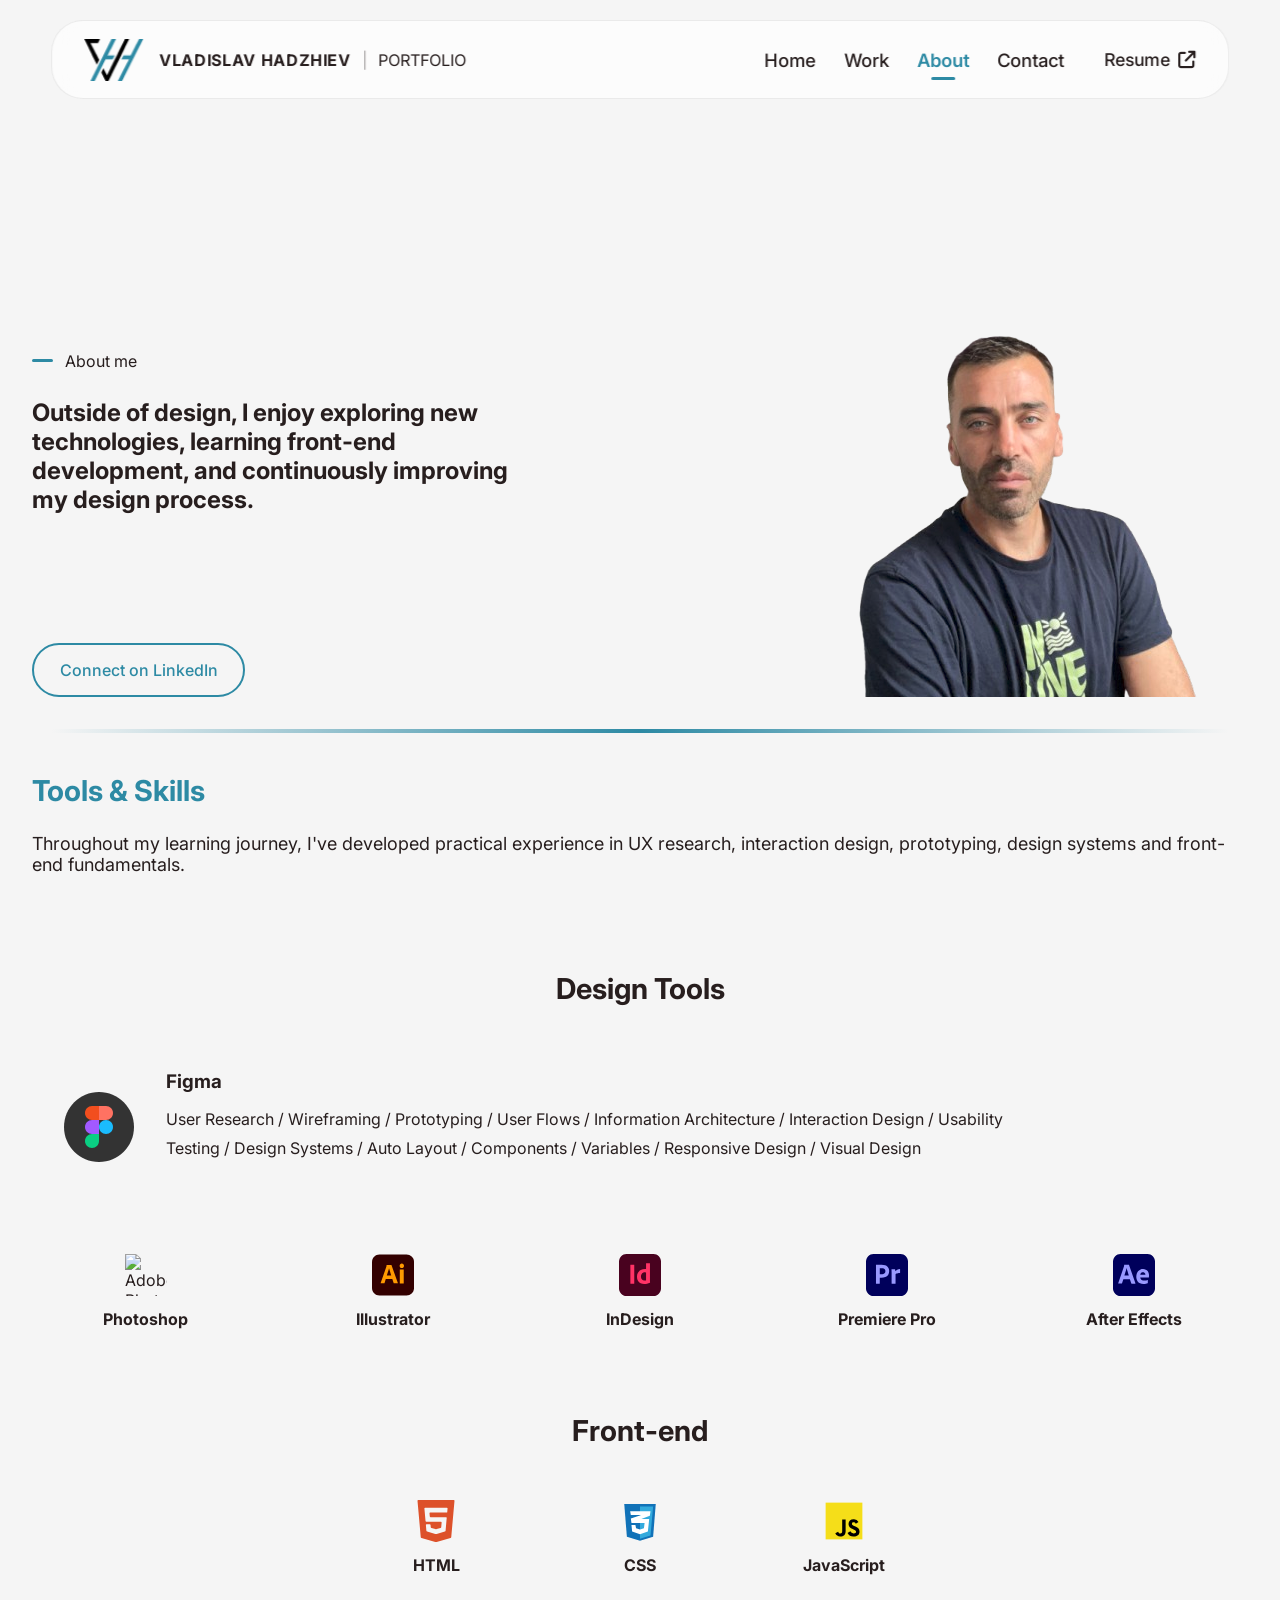
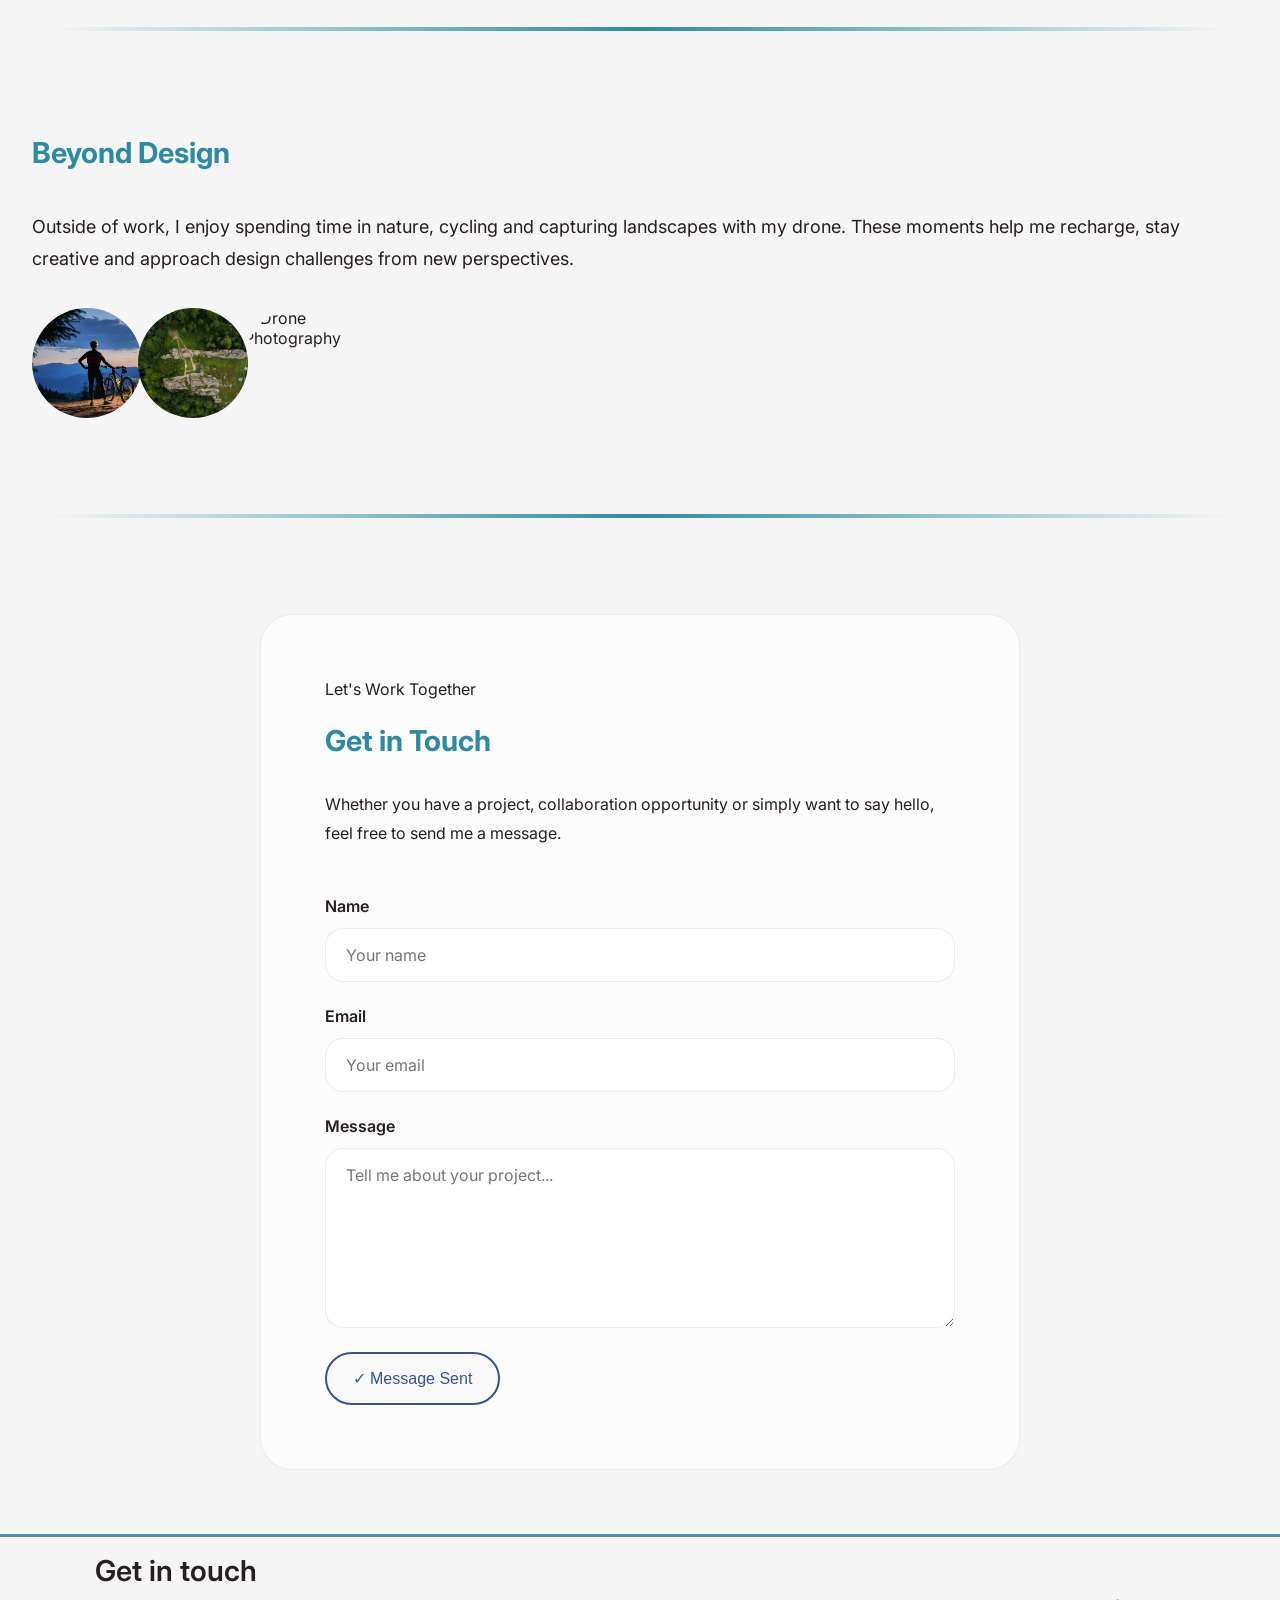
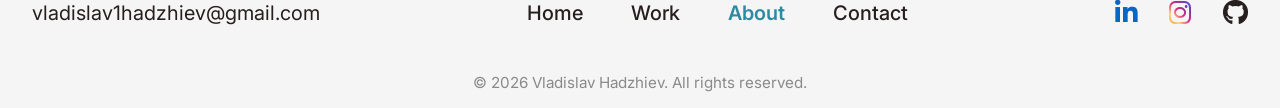
==== commit e578de30: "ham menu update" ====
--- a/about.html
+++ b/about.html
@@ -58,7 +58,9 @@
             </a>
     
         </nav>
-    
+        <button class="menu-toggle" aria-label="Open menu">
+            <i class="fa-solid fa-bars"></i>
+        </button>
     </header>
 
     <!-- ================= ABOUT HERO ================= -->
@@ -390,5 +392,6 @@
     
         </p>
     </footer>
+   <script src="about.js"></script>
 </body>
 </html>
--- a/style.css
+++ b/style.css
@@ -71,6 +71,34 @@
    HEADER
 ========================================== */
 
+/* ==========================
+   HAMBURGER MENU
+========================== */
+
+.menu-toggle {
+
+  display: none;
+
+  background: none;
+
+  border: none;
+
+  cursor: pointer;
+
+  font-size: 1.8rem;
+
+  color: var(--clr-text);
+
+  transition: var(--transition);
+
+}
+
+.menu-toggle:hover {
+
+  color: var(--clr-primary);
+
+}
+
 header {
   position: fixed;
   top: 20px;
@@ -201,7 +229,7 @@
 ========================================== */
 
 .hero {
-  padding: 5rem 0 8rem;
+  padding: 2rem 0 8rem;
 }
 
 .hero .container {
@@ -247,7 +275,7 @@
   max-width: 25rem;
   font-size: 1.5rem;
   line-height: 1.5;
-  margin-bottom: 3rem;
+  margin-bottom: 8rem;
 }
 .hero-buttons {
   display: flex;
@@ -287,23 +315,15 @@
 .hero-image::after {
 
   content: "";
-
   position: absolute;
-
   width: 220px;
   height: 220px;
-
   background: #5EA5D7;
-
   filter: blur(90px);
-
   opacity: .35;
-
   border-radius: 50%;
-
   top: -40px;
   right: -20px;
-
   z-index: -2;
 }
 
@@ -335,7 +355,6 @@
 .btn {
   display: inline-flex;
   align-items: center;
-  gap: 0.8rem;
   padding: 0.95rem 1.6rem;
   border-radius: 999px;
   font-size: 1rem;
@@ -347,13 +366,11 @@
 
 .btn-secondary {
   color: var(--clr-primary);
-
   border: 2px solid var(--clr-primary);
 }
 
 .btn-secondary:hover {
   background: var(--clr-primary);
-
   color: white;
 }
 
@@ -378,7 +395,6 @@
 
 .btn-primary:hover i {
   color: var(--clr-white);
-
   transform: rotate(-16deg);
 }
 /* ==========================================
--- a/about.css
+++ b/about.css
@@ -156,8 +156,7 @@
     margin-left: 0;
 }
 .gallery img:hover {
-    transform: translateY(-8px);
-    z-index: 2;
+    transform: scale(1.08);
 }
 .container h2{
     font-size: 1.8rem;
@@ -182,14 +181,10 @@
     max-width: 760px;
     margin: 0 auto;
 
-    padding: 4rem;
-    
-        border-radius: 32px;
-    
-        border: 1px solid var(--clr-border);
-    
+    padding: 4rem;    
+        border-radius: 32px;   
+        border: 1px solid var(--clr-border);   
         background: rgba(255, 255, 255, .65);
-    
         backdrop-filter: blur(14px);
 }
 
@@ -224,19 +219,12 @@
 .form-group textarea {
 
     width: 100%;
-
     padding: 1rem 1.25rem;
-
     font: inherit;
-
     border: 1px solid var(--clr-border);
-
     border-radius: 18px;
-
     background: rgba(255, 255, 255, .65);
-
     backdrop-filter: blur(12px);
-
     transition: var(--transition);
 
 }
--- a/responsive.css
+++ b/responsive.css
@@ -101,7 +101,7 @@
   }
   .btn-secondary,
   .btn-primary {
-    gap: 0.2rem;
+    gap: 0.8rem;
   }
   /* =====================================
        TABLET (768px)
@@ -261,7 +261,7 @@
 
     header {
         width: 95%;
-        margin: 1rem auto;
+        /* margin: 1rem auto; */
         padding: 1rem;
 
         flex-direction: column;
@@ -491,6 +491,20 @@
    WORK - 992px
 ============================ */
 
+/* ==========================================
+   HAMBURGER MENU
+========================================== */
+
+.menu-toggle {
+  display: none;
+
+  background: transparent;
+  border: none;
+  cursor: pointer;
+
+  font-size: 1.8rem;
+  color: var(--clr-text);
+}
 @media (max-width: 992px) {
 
   .page-hero {
@@ -772,4 +786,436 @@
   .section-divider {
     width: 95%;
   }
+}
+/* ==========================================
+   ABOUT - 992px
+========================================== */
+
+@media (max-width: 992px) {
+
+    /* ==========================================
+       HAMBURGER MENU
+    ========================================== */
+    
+      .menu-toggle {
+        display: none;
+    
+        background: transparent;
+        border: none;
+        cursor: pointer;
+    
+        font-size: 1.8rem;
+        color: var(--clr-text);
+      }
+
+  /* ==========================
+     HERO
+  ========================== */
+  .menu-toggle {
+      display: none;
+    }
+
+  .about-hero .container {
+    grid-template-columns: 1fr;
+    gap: 4rem;
+    text-align: center;
+  }
+
+  .about-content {
+    align-items: center;
+  }
+
+  .about-content h1 {
+    max-width: 700px;
+  }
+
+  .about-image img {
+    width: 360px;
+    margin: 0 auto;
+  }
+    .about-content .btn {
+      margin: 2rem auto 0;
+    }
+  /* ==========================
+     FIGMA CARD
+  ========================== */
+
+  .figma-card {
+    padding: 2rem;
+    gap: 1.5rem;
+  }
+
+  .figma-card img {
+    width: 60px;
+    height: 60px;
+  }
+
+  /* ==========================
+     DESIGN TOOLS
+  ========================== */
+
+  .skills-grid {
+    grid-template-columns: repeat(3, 1fr);
+    gap: 1.5rem;
+  }
+
+  /* ==========================
+     FRONT-END
+  ========================== */
+
+  .frontend-grid {
+    grid-template-columns: repeat(3, 1fr);
+    gap: 1.5rem;
+  }
+
+  /* ==========================
+     PERSONAL
+  ========================== */
+
+  .gallery {
+    justify-content: center;
+    flex-wrap: wrap;
+    gap: 1rem;
+  }
+
+  .gallery img {
+    width: 110px;
+    height: 110px;
+  }
+
+  /* ==========================
+     CONTACT
+  ========================== */
+
+  .contact-section .container {
+    max-width: 700px;
+  }
+
+}
+/* ==========================================
+   ABOUT - 768px
+========================================== */
+
+@media (max-width: 768px) {
+
+  /* ==========================
+     HERO
+  ========================== */
+
+  
+  .about-hero {
+    padding: 2rem 0;
+    display: flex;
+    flex-direction: column-reverse;
+  }
+
+  .about-content h1 {
+    font-size: 1.6rem;
+    line-height: 1.2;
+    text-align: left;
+  }
+
+  .about-image img {
+    width: 500px;
+  }
+
+  /* ==========================
+     FIGMA CARD
+  ========================== */
+
+  .figma-card {
+    flex-direction: column;
+    text-align: center;
+    align-items: center;
+  }
+
+  .figma-content h3 {
+    margin-bottom: 1rem;
+  }
+
+  .figma-content p {
+    max-width: 100%;
+  }
+
+  .figma-card img {
+    width: 70px;
+    height: 70px;
+  }
+
+  /* ==========================
+     DESIGN TOOLS
+  ========================== */
+
+  .skills-grid {
+    grid-template-columns: repeat(2, 1fr);
+    gap: 1.5rem;
+  }
+
+  /* ==========================
+     FRONT-END
+  ========================== */
+
+  .frontend-grid {
+    grid-template-columns: repeat(2, 1fr);
+    justify-content: center;
+  }
+
+  /* ==========================
+     PERSONAL
+  ========================== */
+
+  .personal-section p {
+    text-align: center;
+  }
+
+  .gallery img {
+    width: 95px;
+    height: 95px;
+  }
+
+  /* ==========================
+     CONTACT
+  ========================== */
+
+  .contact-section .container {
+    width: 100%;
+  }
+
+  #contact-form button {
+    width: 100%;
+    justify-content: center;
+  }
+
+}
+/* ==========================================
+   ABOUT - 576px
+========================================== */
+
+@media (max-width: 576px) {
+
+  /* ==========================
+     HERO
+  ========================== */
+
+  
+  .menu-toggle {
+  
+      display: block;
+  
+    }
+  
+    nav {
+  
+      display: none;
+      
+    }
+
+    header{
+        position: relative;
+        top: 0;
+    }
+
+    nav{
+
+        position:absolute;
+
+        top:calc(100% + 1rem);
+
+        left:0;
+
+        width:100%;
+
+        padding:2rem;
+
+        border-radius:2rem;
+
+        background:rgba(255,255,255,.95);
+
+        backdrop-filter:blur(16px);
+
+        border:1px solid var(--clr-border);
+
+        display:flex;
+
+        flex-direction:column;
+
+        align-items:center;
+
+        gap:2rem;
+
+        transform:translateY(-20px);
+
+        opacity:0;
+
+        visibility:hidden;
+
+        pointer-events:none;
+
+        transition:var(--transition);
+
+    }
+
+    nav.active{
+
+        transform:translateY(0);
+
+        opacity:1;
+
+        visibility:visible;
+
+        pointer-events:auto;
+
+    }
+
+    .menu{
+
+        flex-direction:column;
+
+        gap:1.5rem;
+
+    }
+
+    body>header>div>div{
+      display: flex;
+      flex-direction: row-reverse;
+    }
+    .menu {
+      flex-direction: column;
+      align-items: center;
+      gap: 1.5rem;
+    }
+  
+    .resume-btn {
+      margin-top: 0.8rem;
+      justify-content: center;
+    }
+  
+    .menu-toggle {
+      display: flex;
+  
+      background: transparent;
+      border: none;
+      cursor: pointer;
+  
+      font-size: 1.8rem;
+    }
+
+  .menu-toggle {
+      display: flex;
+    }
+
+  body>section.about-hero>div{
+    display: flex;
+    flex-direction: column-reverse;
+  }
+    .about-image {
+      width: 100%;
+    }
+  .about-hero {
+    padding: 3rem 0;
+    display: flex;
+    flex-direction: column-reverse;
+  }
+
+  .about-content h1 {
+    font-size: 1.6rem;
+    line-height: 1.3;
+  }
+
+  .about-image img {
+    width: 280px;
+  }
+
+  .about-content .btn {
+    width: 100%;
+    justify-content: center;
+  }
+
+  /* ==========================
+     TOOLS
+  ========================== */
+
+  .skills-section h2 {
+    text-align: center;
+    font-size: 2rem;
+  }
+
+  .skills-description {
+    text-align: center;
+  }
+
+  /* ==========================
+     FIGMA
+  ========================== */
+
+  .figma-card {
+    padding: 1.5rem;
+  }
+
+  .figma-card img {
+    width: 60px;
+    height: 60px;
+  }
+
+  .figma-content h3 {
+    font-size: 1.3rem;
+  }
+
+  .figma-content p {
+    font-size: .95rem;
+    line-height: 1.7;
+  }
+
+  /* ==========================
+     DESIGN TOOLS
+  ========================== */
+
+  .skills-grid {
+    grid-template-columns: 1fr;
+    gap: 1rem;
+  }
+
+  /* ==========================
+     FRONT-END
+  ========================== */
+
+  .frontend-grid {
+    grid-template-columns: 1fr;
+    gap: 1rem;
+  }
+
+  /* ==========================
+     PERSONAL
+  ========================== */
+
+  .personal-section h2 {
+    text-align: center;
+  }
+
+  .personal-section p {
+    text-align: center;
+  }
+
+  .gallery {
+    justify-content: center;
+  }
+
+  .gallery img {
+    width: 85px;
+    height: 85px;
+  }
+
+  /* ==========================
+     CONTACT
+  ========================== */
+
+  .contact-section h2,
+  .contact-description {
+    text-align: center;
+  }
+
+  #contact-form button {
+    width: 100%;
+  }
+
 }
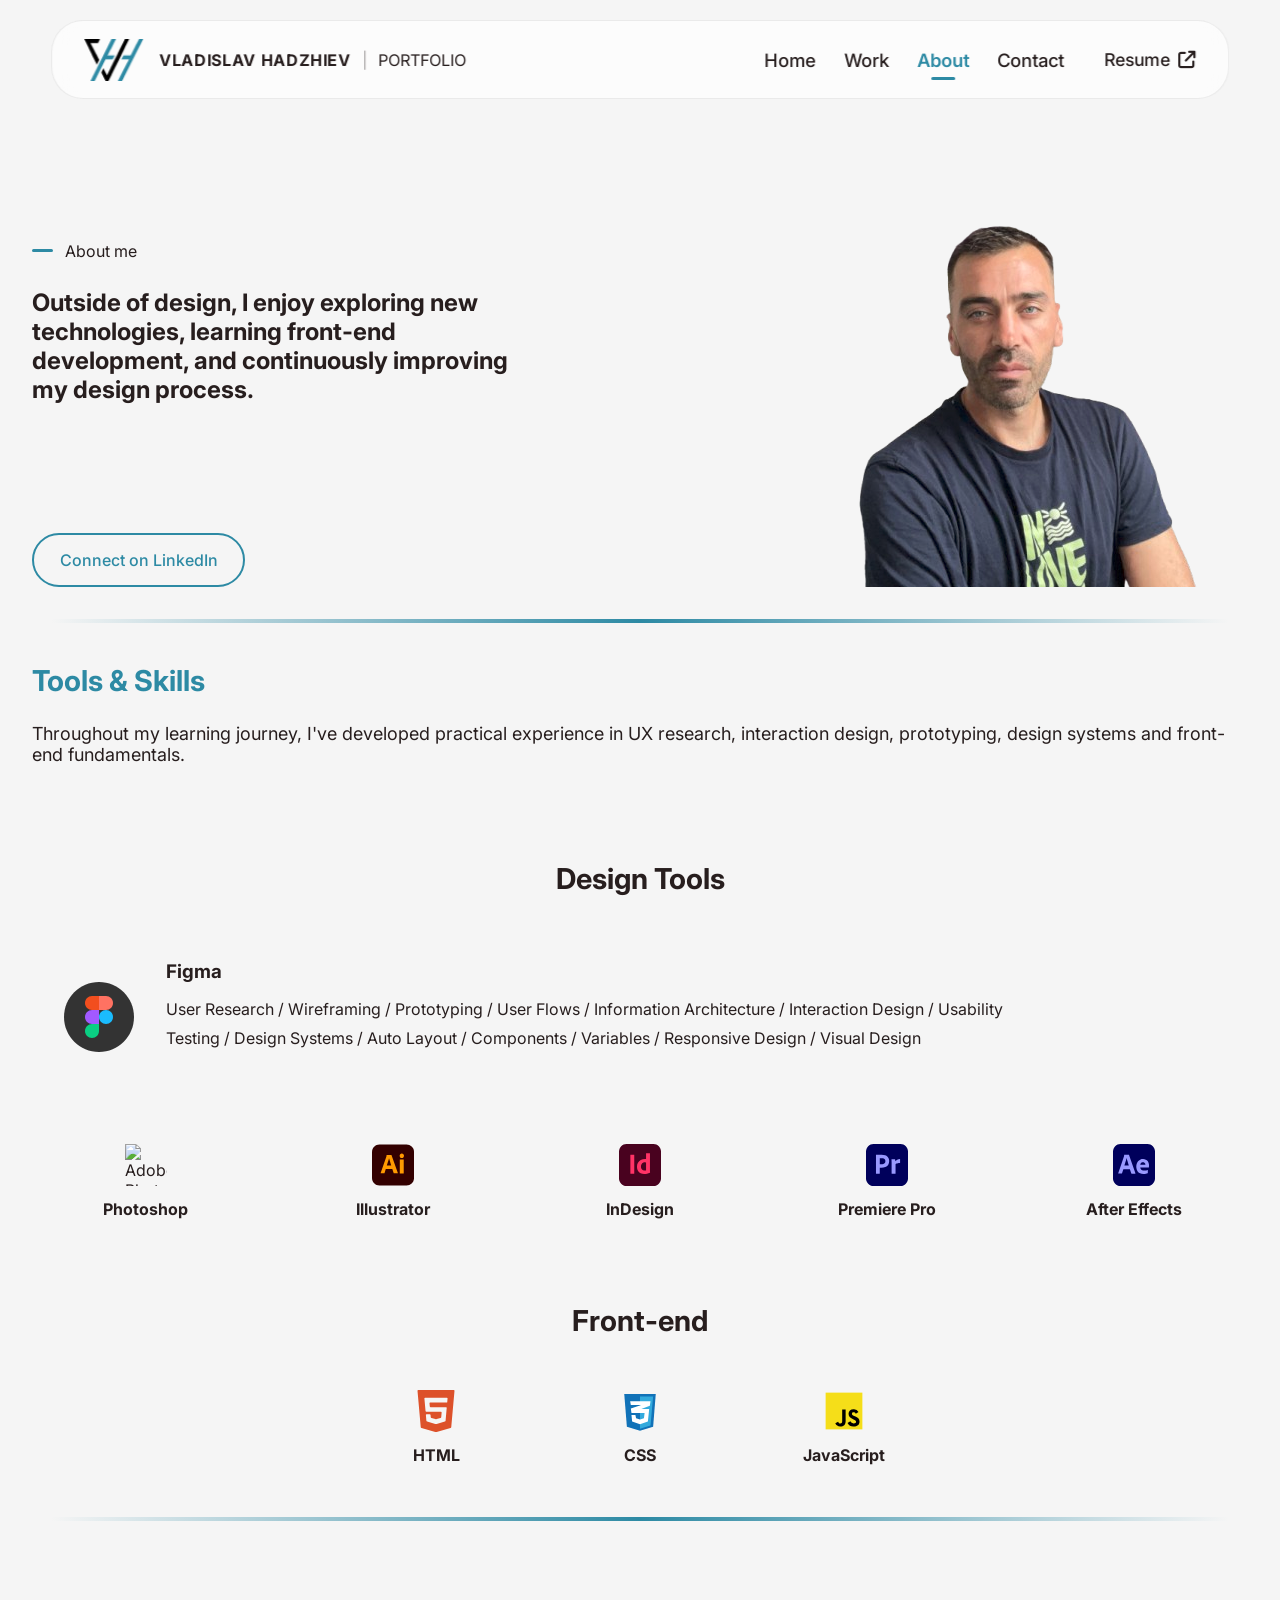
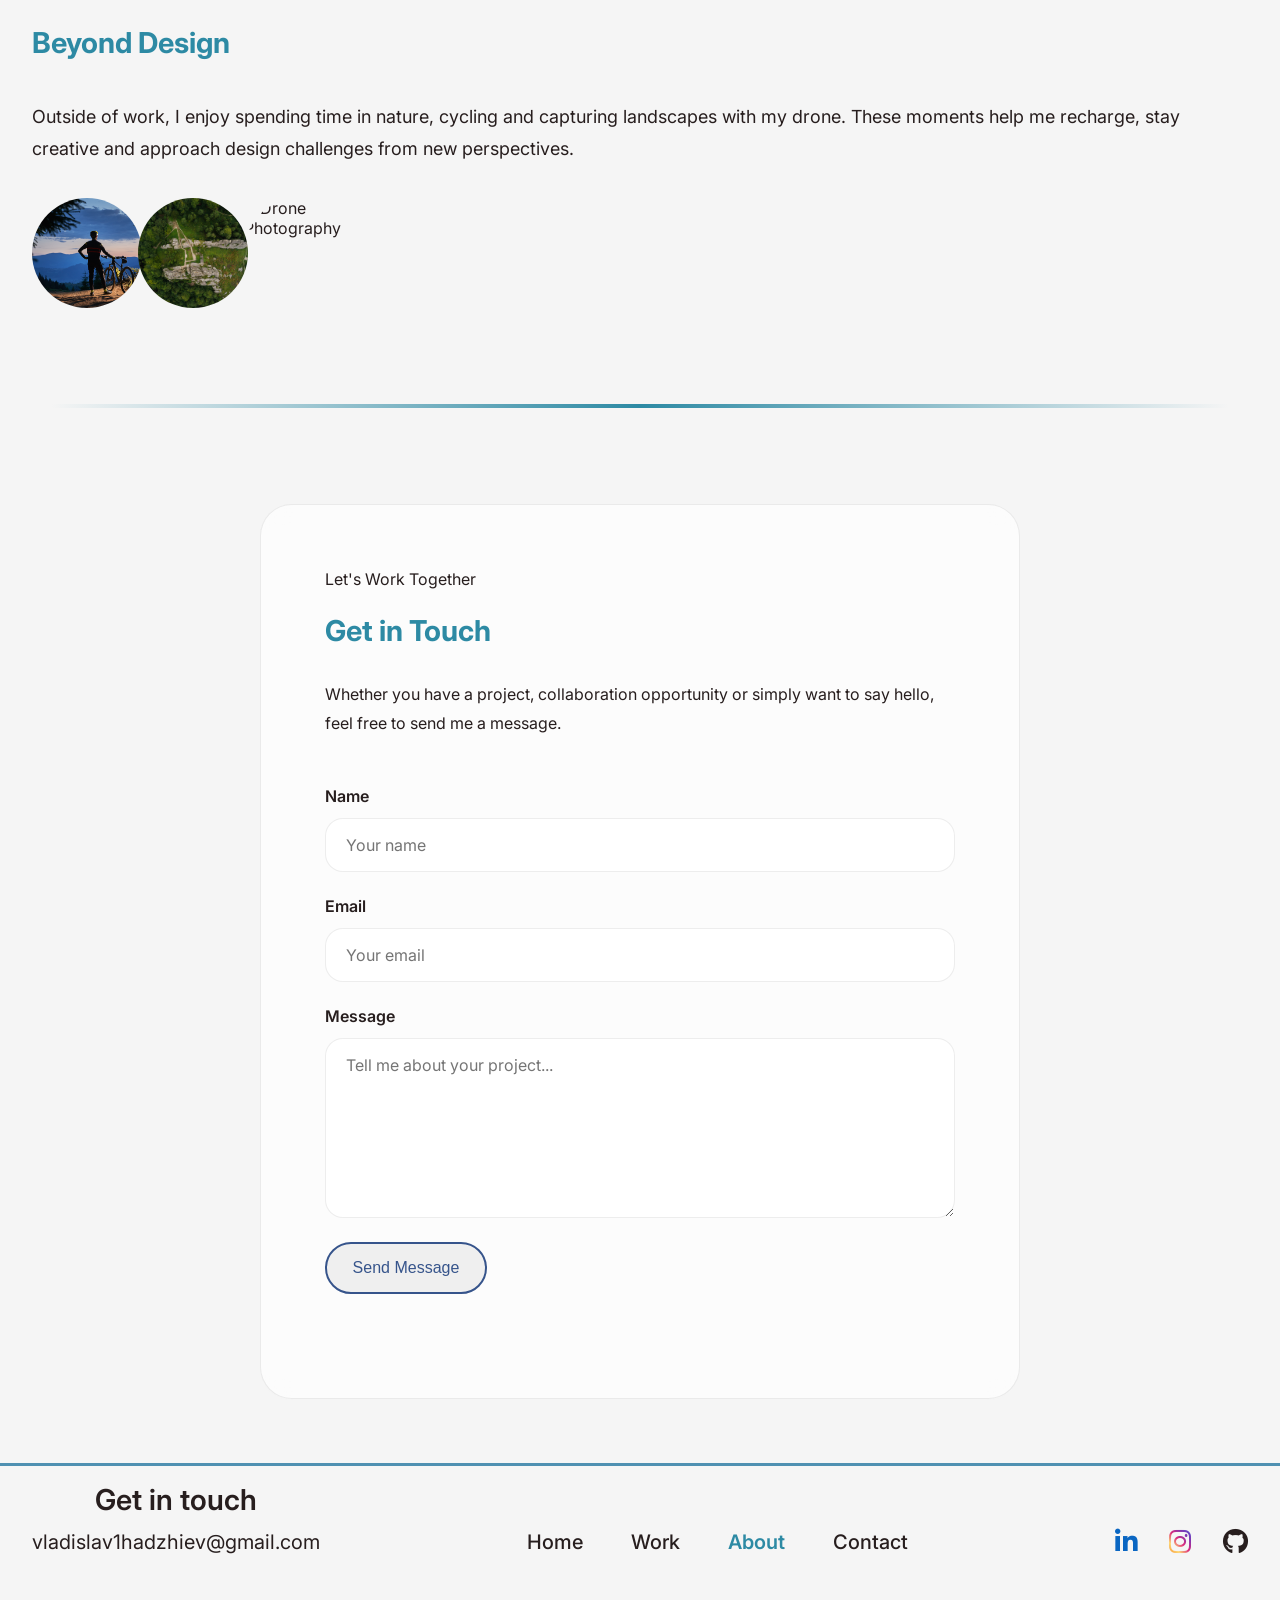
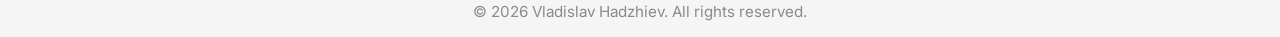
==== commit bf3bb772: "Initial portfolio release" ====
--- a/about.html
+++ b/about.html
@@ -5,6 +5,28 @@
     <meta name="viewport" content="width=device-width, initial-scale=1.0">
     
     <title>About | Vladislav Hadzhiev</title>
+    
+    <meta property="og:type" content="website">
+    
+    <meta property="og:title" content="Vladislav Hadzhiev | UX/UI Designer">
+    
+    <meta property="og:description"
+        content="Portfolio showcasing UX/UI design, user research, interaction design and front-end development projects.">
+    
+    <meta property="og:image" content="images/og-image.jpg">
+    
+    <meta property="og:url" content="https://vladislav1hadzhiev.github.io/vladislav-portfolio/">
+    
+    <meta property="og:site_name" content="Vladislav Hadzhiev Portfolio">
+
+    <meta name="twitter:card" content="summary_large_image">
+    
+    <meta name="twitter:title" content="Vladislav Hadzhiev | UX/UI Designer">
+    
+    <meta name="twitter:description" content="Portfolio showcasing UX/UI design and front-end development.">
+    
+    <meta name="twitter:image" content="images/og-image.jpg">
+    
     <link rel="icon" type="image/png" href="./logo.png">
     <link rel="stylesheet" href="style.css">
     <link rel="stylesheet" href="about.css">
@@ -263,7 +285,7 @@
     
     <div class="section-divider"></div>
 
-    <section class="contact-section">
+    <section id="contact" class="contact-section">
     
         <div class="container">
     
@@ -326,7 +348,7 @@
                     Send Message
     
                 </button>
-    
+                <p id="form-status" class="form-status"></p>
             </form>
     
         </div>
@@ -354,9 +376,9 @@
     
             <nav class="footer-nav">
     
-                <a href="#index.html">Home</a>
-    
-                <a href="#work.html">Work</a>
+                <a href="index.html">Home</a>
+    
+                <a href="work.html">Work</a>
     
                 <a href="#contact" class="active" >About</a>
     
@@ -368,7 +390,7 @@
     
             <div class="social-buttons">
     
-                <a href="www.linkedin.com/in/vladislav-hadzhiev-7416011aa" target="_blank" rel="noopener noreferrer"
+                <a href="https://www.linkedin.com/in/vladislav-hadzhiev-7416011aa/" target="_blank" rel="noopener noreferrer"
                     class="social-button social-button--linkedin" aria-label="LinkedIn">
                     <i class="fab fa-linkedin-in"></i>
                 </a>
@@ -392,6 +414,8 @@
     
         </p>
     </footer>
-   <script src="about.js"></script>
+
+<script src="https://cdn.jsdelivr.net/npm/@emailjs/browser@4/dist/email.min.js"></script>
+<script src="about.js"></script>
 </body>
 </html>
--- a/style.css
+++ b/style.css
@@ -29,7 +29,7 @@
 *::before,
 *::after {
   margin: 0;
-  padding: 0;
+  padding: -10;
   box-sizing: border-box;
 }
 
@@ -76,19 +76,12 @@
 ========================== */
 
 .menu-toggle {
-
   display: none;
-
   background: none;
-
   border: none;
-
   cursor: pointer;
-
   font-size: 1.8rem;
-
   color: var(--clr-text);
-
   transition: var(--transition);
 
 }
@@ -124,7 +117,7 @@
 }
 body {
 
-  padding-top: 120px;
+  padding-top: 10px;
 
 }
 header:hover {
@@ -170,7 +163,27 @@
   align-items: center;
   gap: 3.5rem;
 }
-
+menu a.active {
+  color: #2d8aa4;
+  font-weight: 600;
+  position: relative;
+}
+.menu a.active::after {
+  content: "";
+  position: absolute;
+  top: 28px;
+  left: 50%;
+  transform: translateX(-50%);
+  width: 24px;
+  height: 3px;
+  background: #2d8aa4;
+  border-radius: 999px;
+}
+.footer-nav a.active {
+  color: #2d8aa4;
+  font-weight: 600;
+  position: relative;
+}
 .menu {
   display: flex;
 
--- a/about.css
+++ b/about.css
@@ -271,3 +271,25 @@
     font-weight: 600;
     position: relative;
 }
+.form-status {
+    margin-top: 1rem;
+    font-size: 0.95rem;
+    font-weight: 500;
+    opacity: 0;
+    transition: opacity .3s ease;
+}
+
+.form-status.show {
+    opacity: 1;
+}
+
+.form-status.success {
+    color: #16a34a;
+}
+
+.form-status.error {
+    color: #dc2626;
+}
+#contact {
+    scroll-margin-top: 120px;
+}
--- a/responsive.css
+++ b/responsive.css
@@ -101,6 +101,8 @@
   }
   .btn-secondary,
   .btn-primary {
+    width: fit-content;
+      align-self: flex-start;
     gap: 0.8rem;
   }
   /* =====================================
@@ -164,7 +166,12 @@
     .hero-image img {
       width: 320px;
     }
-
+         .btn-secondary,
+         .btn-primary {
+           width: fit-content;
+           align-self: center;
+           gap: 0.8rem;
+         }
     .hero-image::before {
       width: 320px;
       height: 550px;
@@ -520,7 +527,7 @@
   }
 
   .project-preview {
-    padding: 5rem 0;
+    padding: 3rem 0;
   }
 
   .project-preview .container {
@@ -694,6 +701,86 @@
 
 @media (max-width: 480px) {
 
+  header nav {
+      display: none;
+    }
+  
+    header {
+      position: relative;
+      top: 0;
+    }
+  
+    header nav {
+  
+      position: absolute;
+      top: calc(100% + 1rem);
+      left: 0;
+      width: 100%;
+      padding: 2rem;
+      border-radius: 2rem;
+      background: rgba(255, 255, 255, .95);
+      backdrop-filter: blur(16px);
+      border: 1px solid var(--clr-border);
+      display: flex;
+      flex-direction: column;
+      align-items: center;
+      gap: 2rem;
+      transform: translateY(-20px);
+      opacity: 0;
+      visibility: hidden;
+      pointer-events: none;
+      transition: var(--transition);
+  
+    }
+  
+    nav.active {
+  
+      transform: translateY(0);
+  
+      opacity: 1;
+  
+      visibility: visible;
+  
+      pointer-events: auto;
+  
+    }
+  
+    .menu {
+  
+      flex-direction: column;
+  
+      gap: 1.5rem;
+  
+    }
+  
+    body>header>div>div {
+      display: flex;
+      flex-direction: row-reverse;
+    }
+  
+    .menu {
+      flex-direction: column;
+      align-items: center;
+      gap: 1.5rem;
+    }
+  
+    .resume-btn {
+      margin-top: 0.8rem;
+      justify-content: center;
+    }
+  
+    .menu-toggle {
+      display: flex;
+      background: transparent;
+      border: none;
+      cursor: pointer;
+      font-size: 1.8rem;
+    }
+  
+    .menu-toggle {
+      display: flex;
+    }
+  
   .page-hero {
     padding: 6rem 0;
   }
@@ -705,6 +792,7 @@
   .page-description {
     font-size: .95rem;
     line-height: 1.7;
+    max-width: 348px;
   }
 
   .project-preview {
@@ -727,6 +815,9 @@
 
   .project-content p {
     font-size: .95rem;
+    max-width: 375px;
+    display: block;
+    align-content: center;
   }
 
   .project-tags {
@@ -781,6 +872,7 @@
   .phone-left,
   .phone-right {
     width: 125px;
+    padding-top: 12rem;
   }
 
   .section-divider {
@@ -904,7 +996,7 @@
 
   
   .about-hero {
-    padding: 2rem 0;
+    padding: 6rem 0;
     display: flex;
     flex-direction: column-reverse;
   }
@@ -982,8 +1074,9 @@
   }
 
   #contact-form button {
-    width: 100%;
-    justify-content: center;
+    width: fit-content;
+      align-self: center;
+
   }
 
 }
@@ -1004,53 +1097,34 @@
   
     }
   
-    nav {
-  
-      display: none;
-      
-    }
+        header nav {
+          display: none;
+        }
 
     header{
         position: relative;
         top: 0;
     }
 
-    nav{
+    header nav{
 
         position:absolute;
-
         top:calc(100% + 1rem);
-
         left:0;
-
         width:100%;
-
         padding:2rem;
-
         border-radius:2rem;
-
         background:rgba(255,255,255,.95);
-
         backdrop-filter:blur(16px);
-
         border:1px solid var(--clr-border);
-
         display:flex;
-
         flex-direction:column;
-
         align-items:center;
-
         gap:2rem;
-
         transform:translateY(-20px);
-
         opacity:0;
-
         visibility:hidden;
-
         pointer-events:none;
-
         transition:var(--transition);
 
     }
@@ -1092,11 +1166,9 @@
   
     .menu-toggle {
       display: flex;
-  
       background: transparent;
       border: none;
       cursor: pointer;
-  
       font-size: 1.8rem;
     }
 
@@ -1127,8 +1199,8 @@
   }
 
   .about-content .btn {
-    width: 100%;
-    justify-content: center;
+    width: fit-content;
+      align-self: center;
   }
 
   /* ==========================
@@ -1215,7 +1287,8 @@
   }
 
   #contact-form button {
-    width: 100%;
+  width: fit-content;
+    align-self: center;
   }
 
 }
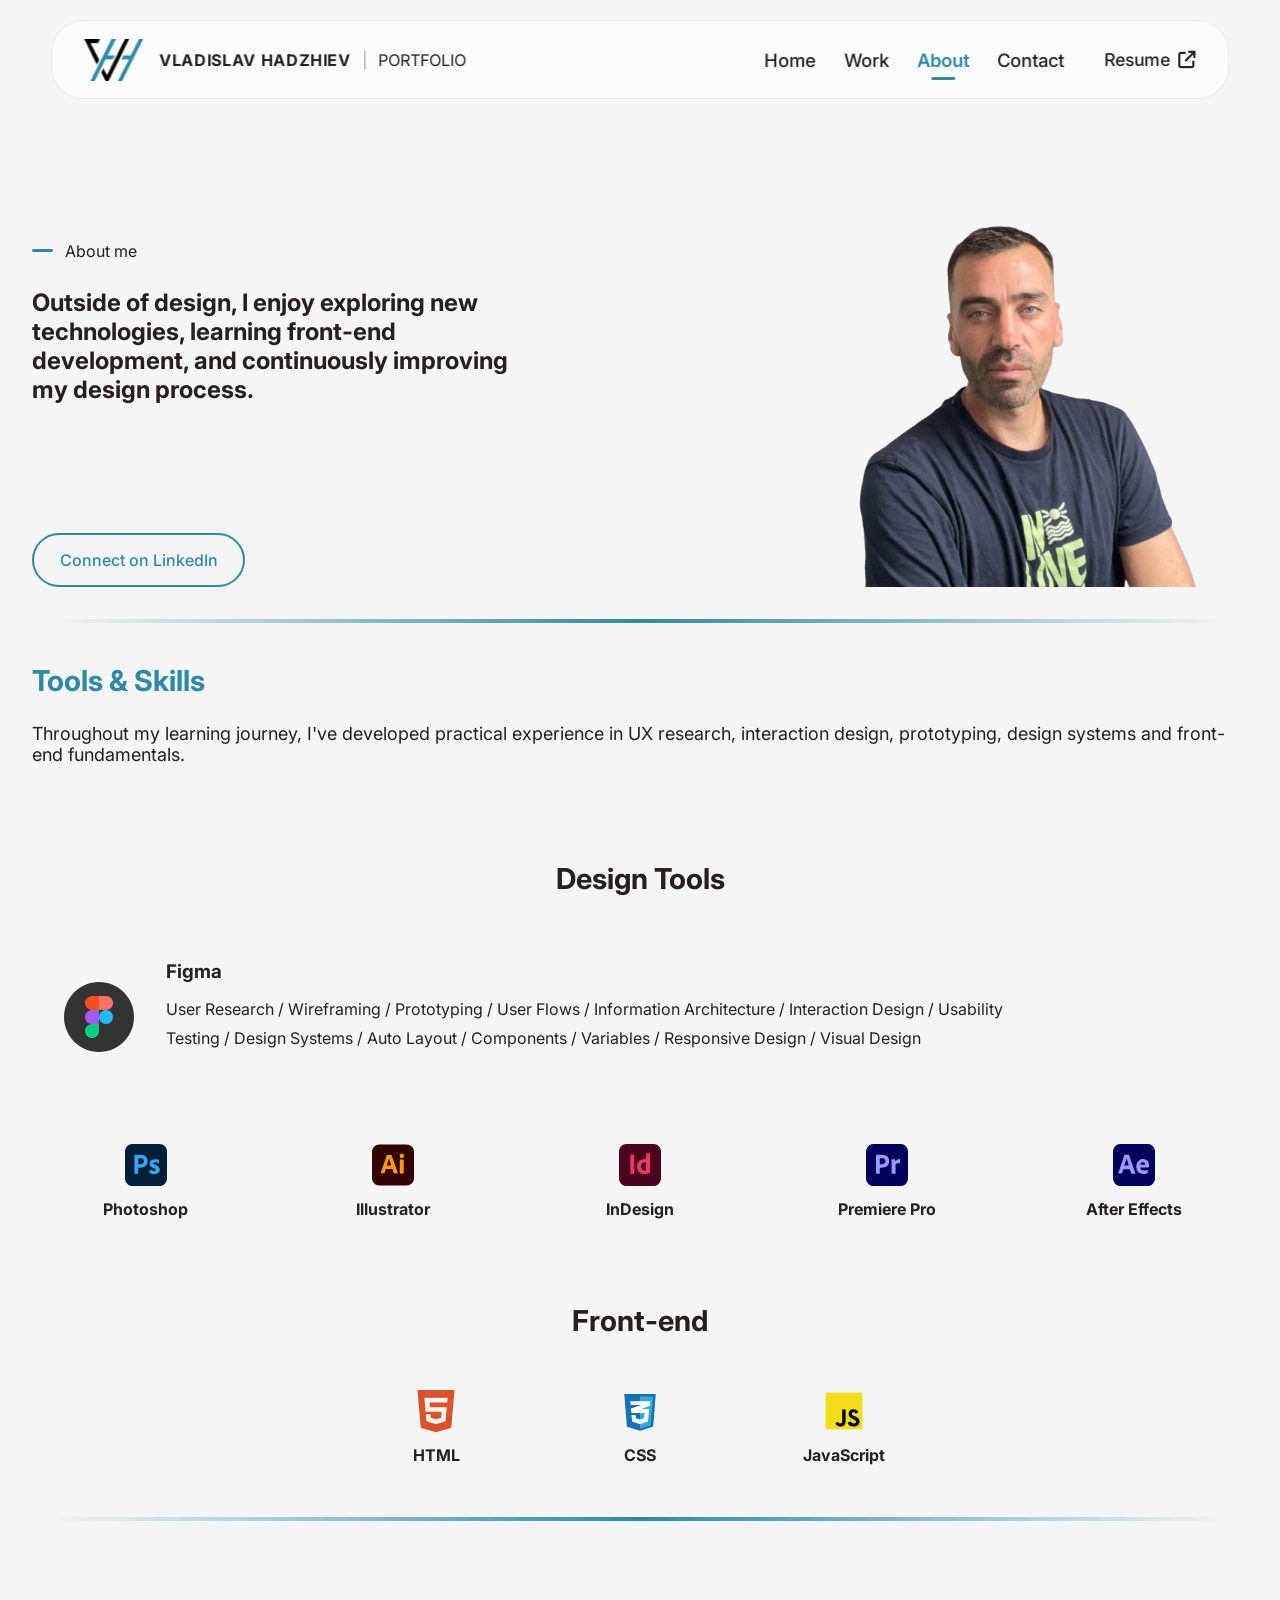
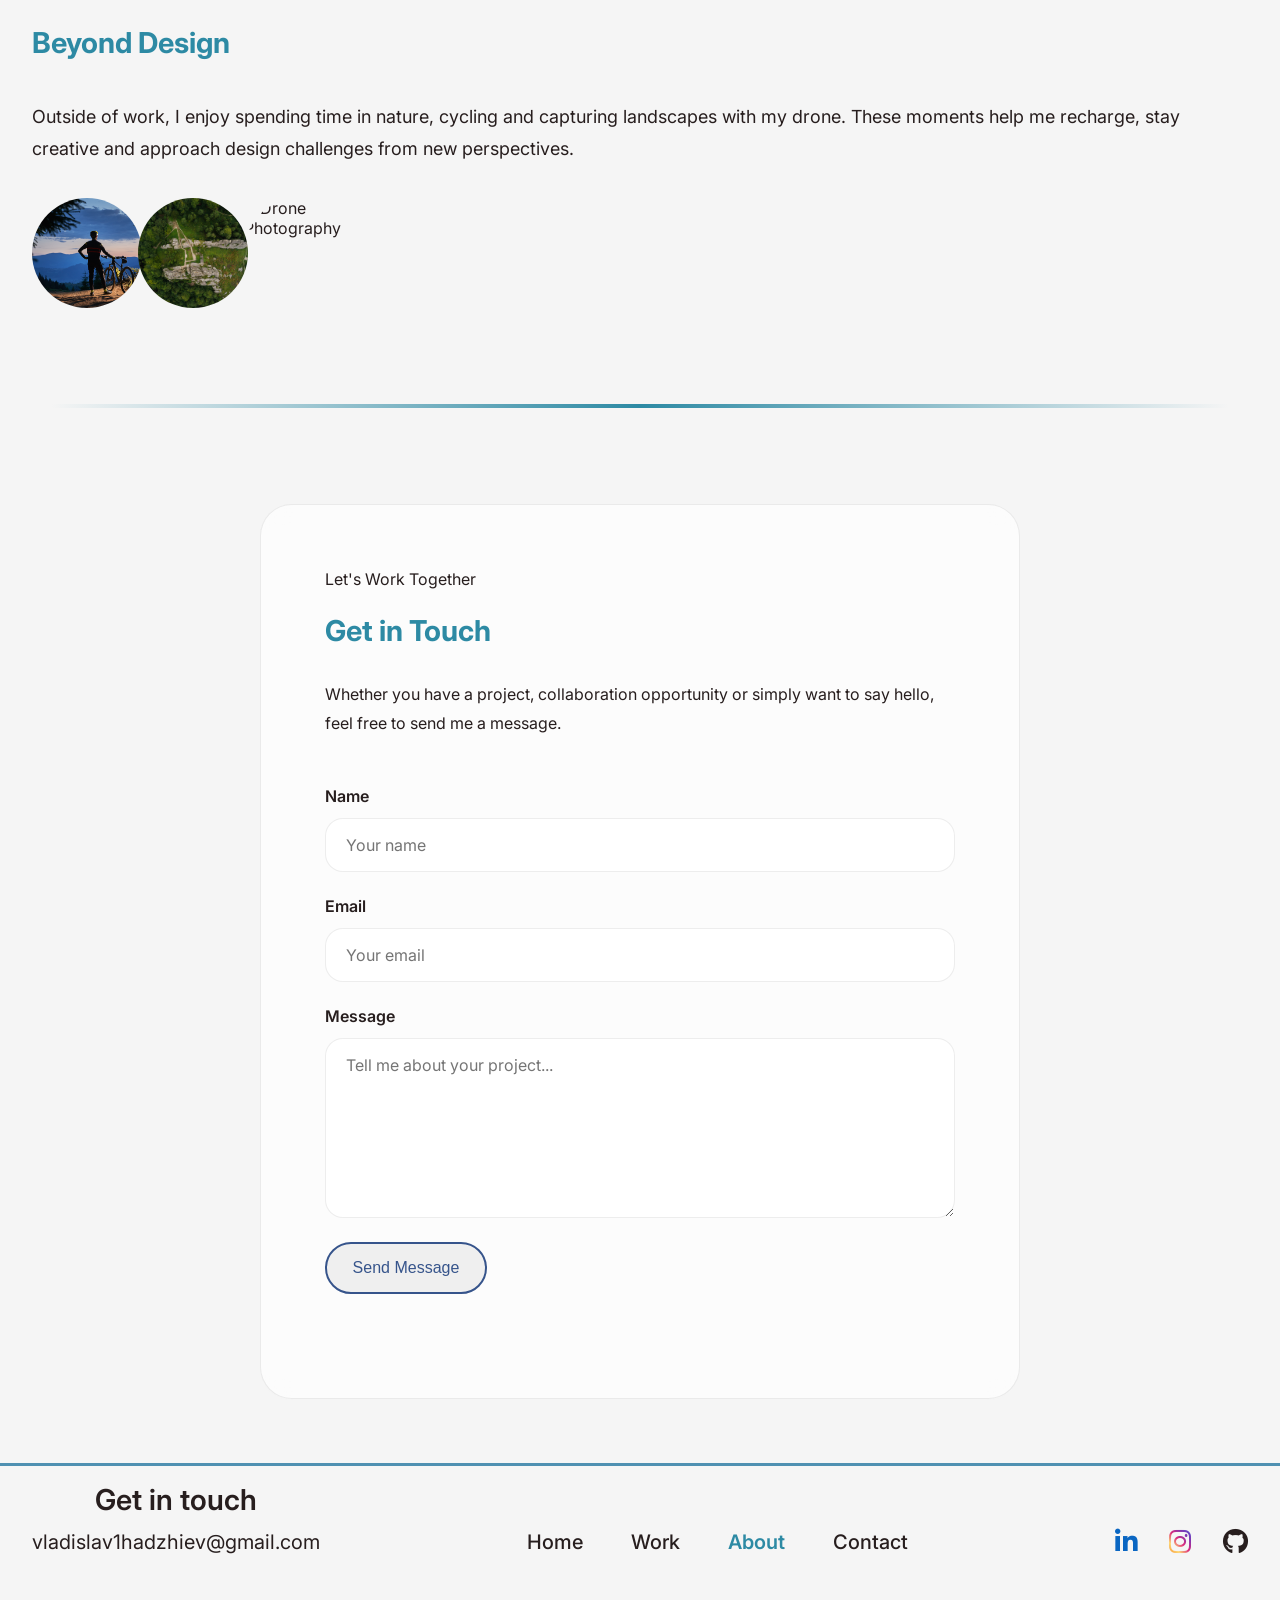
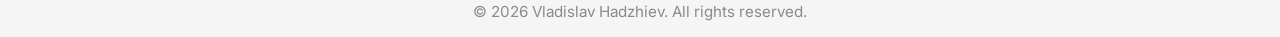
==== commit 086c3e40: "icon photoshop fix" ====
--- a/about.html
+++ b/about.html
@@ -171,7 +171,7 @@
     
                 <div class="skill-card">
     
-                    <img src="./icons/photoshop.svg" alt="Adobe Photoshop">
+                    <img src="./icons/Photoshop.svg" alt="Adobe Photoshop">
     
                     <h4>Photoshop</h4>
     
